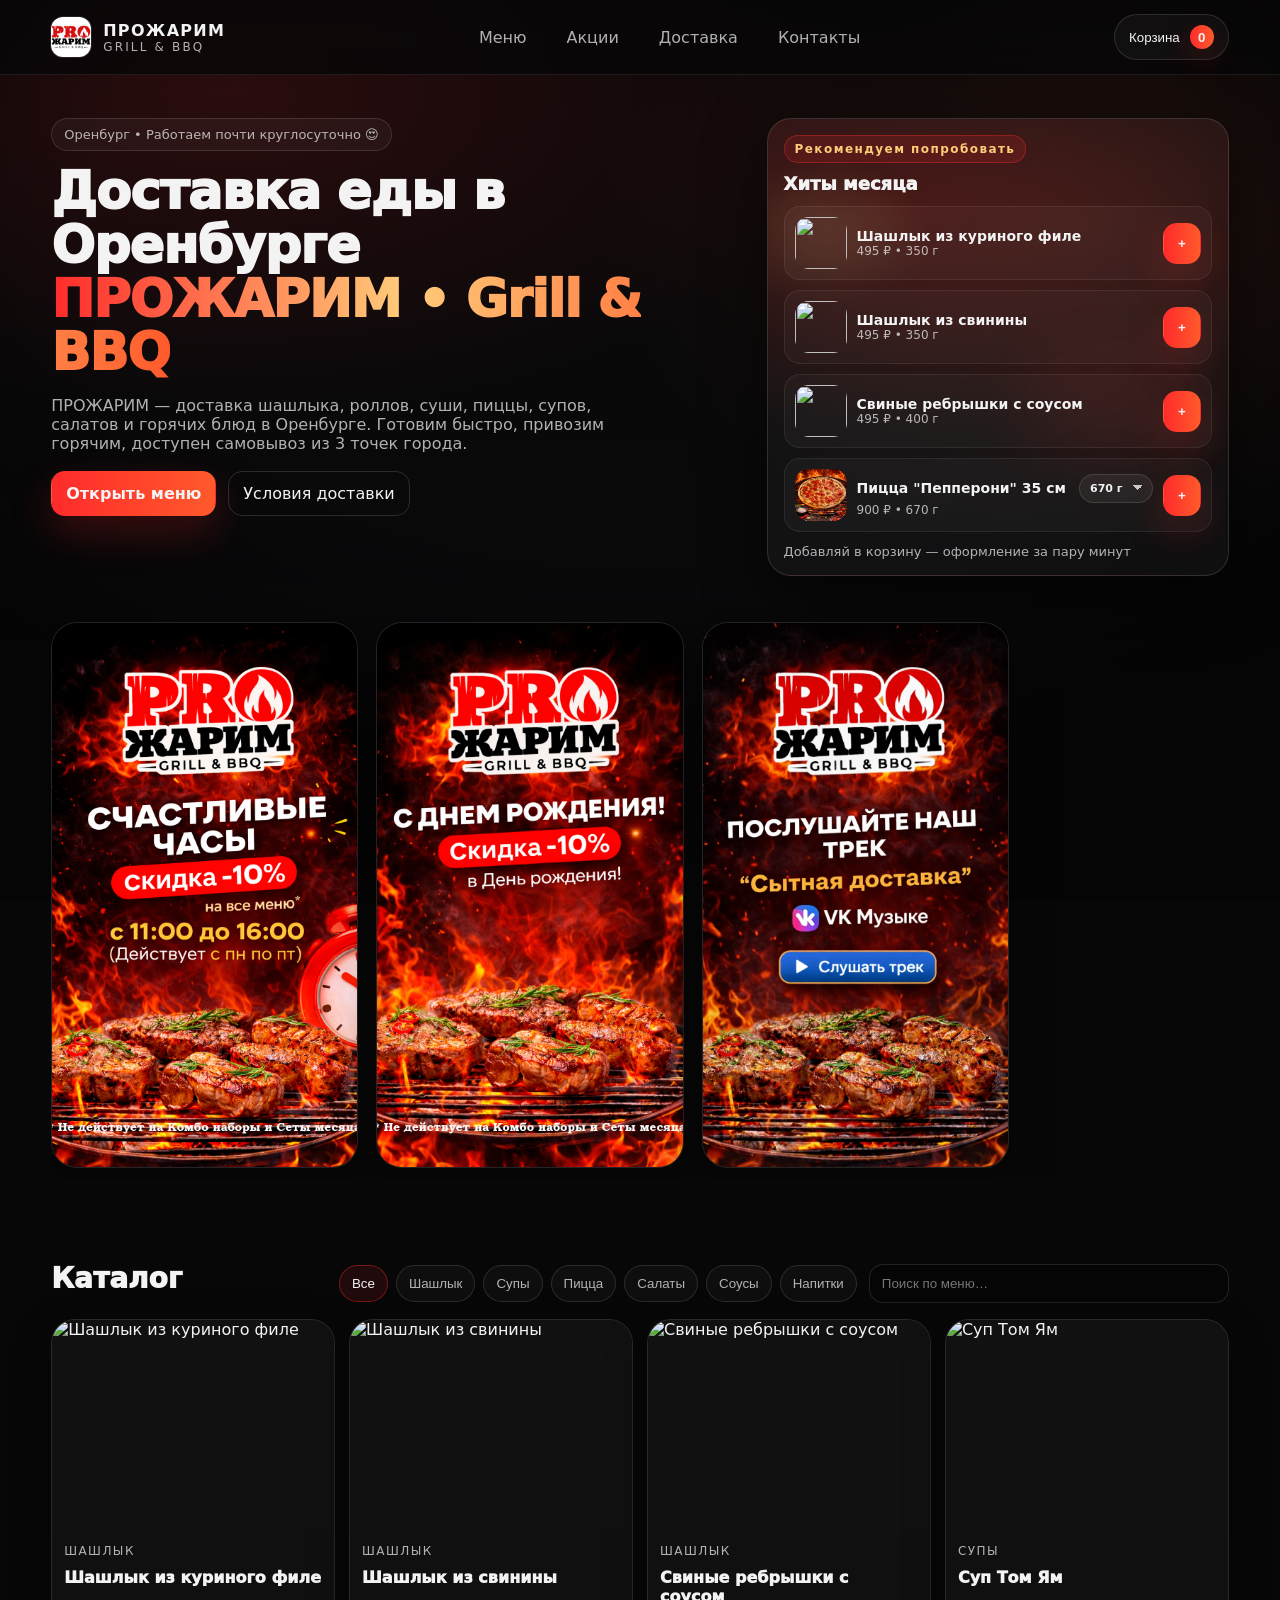
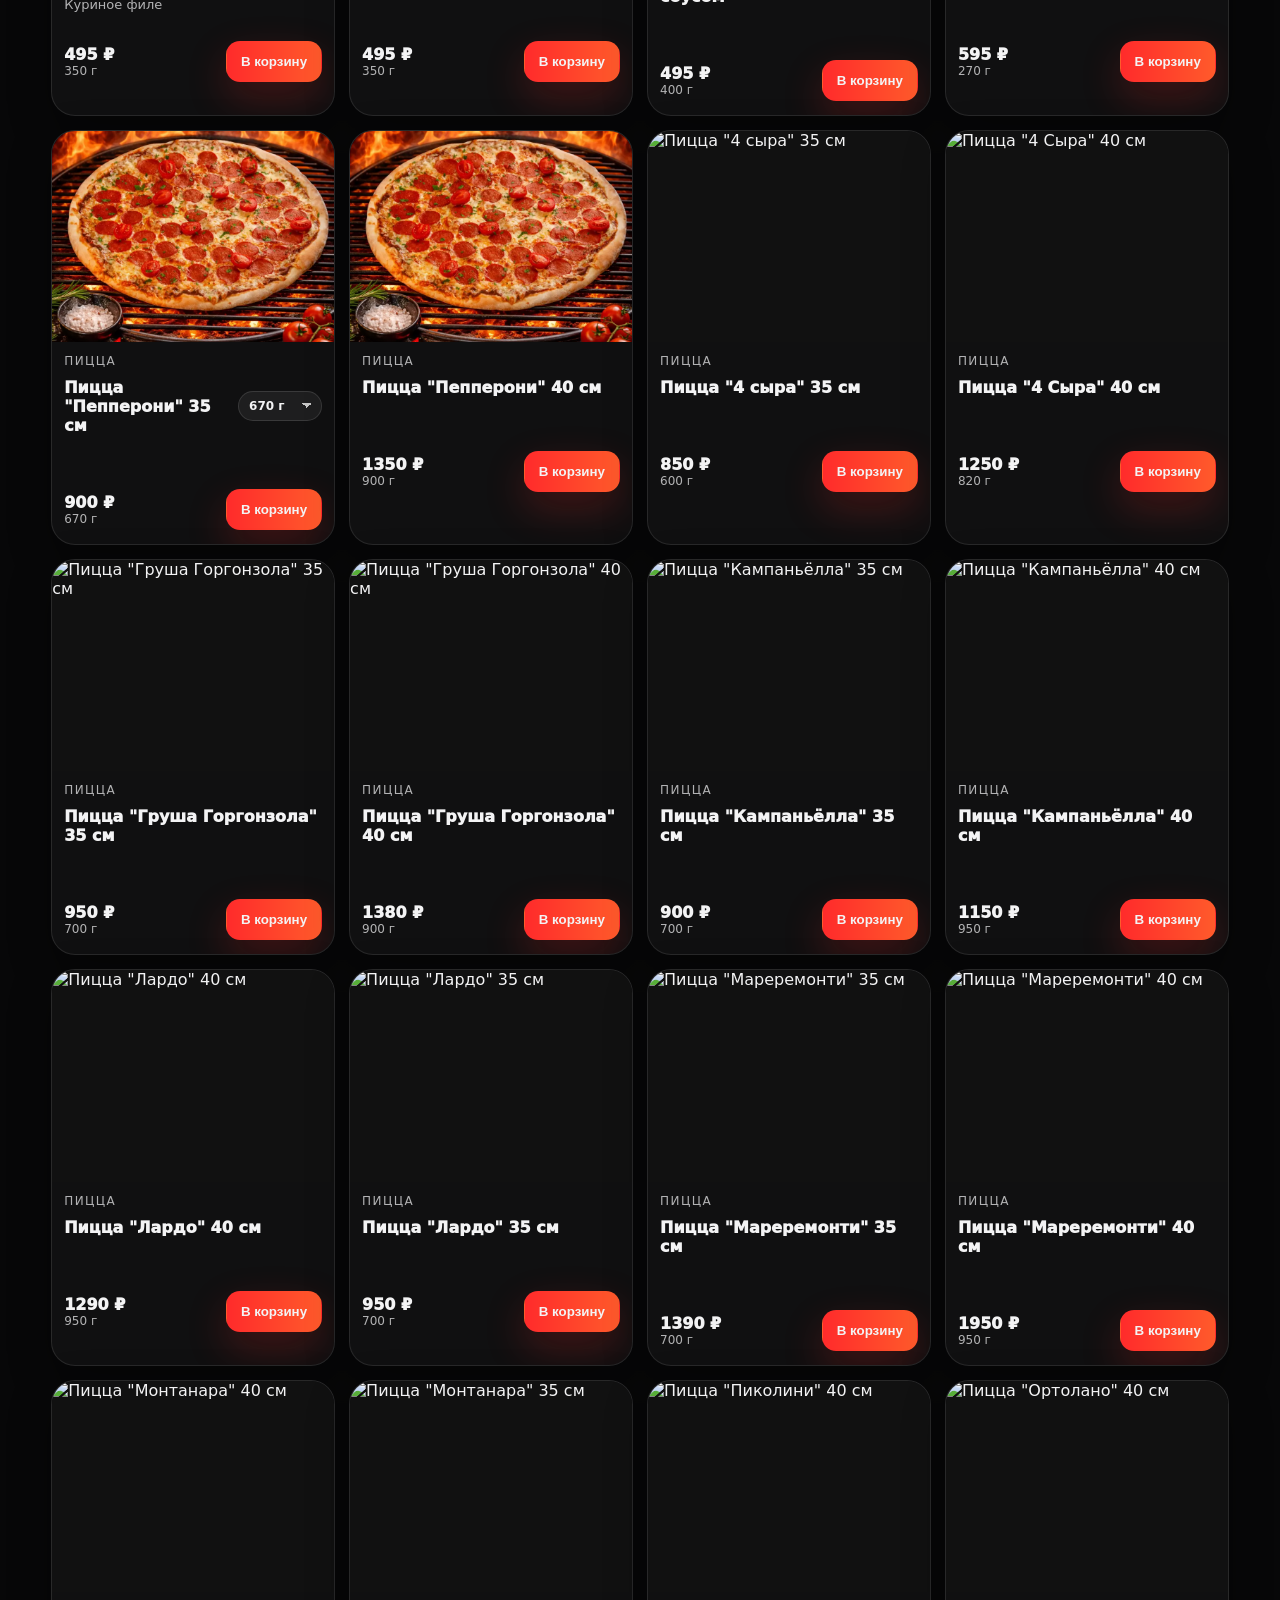
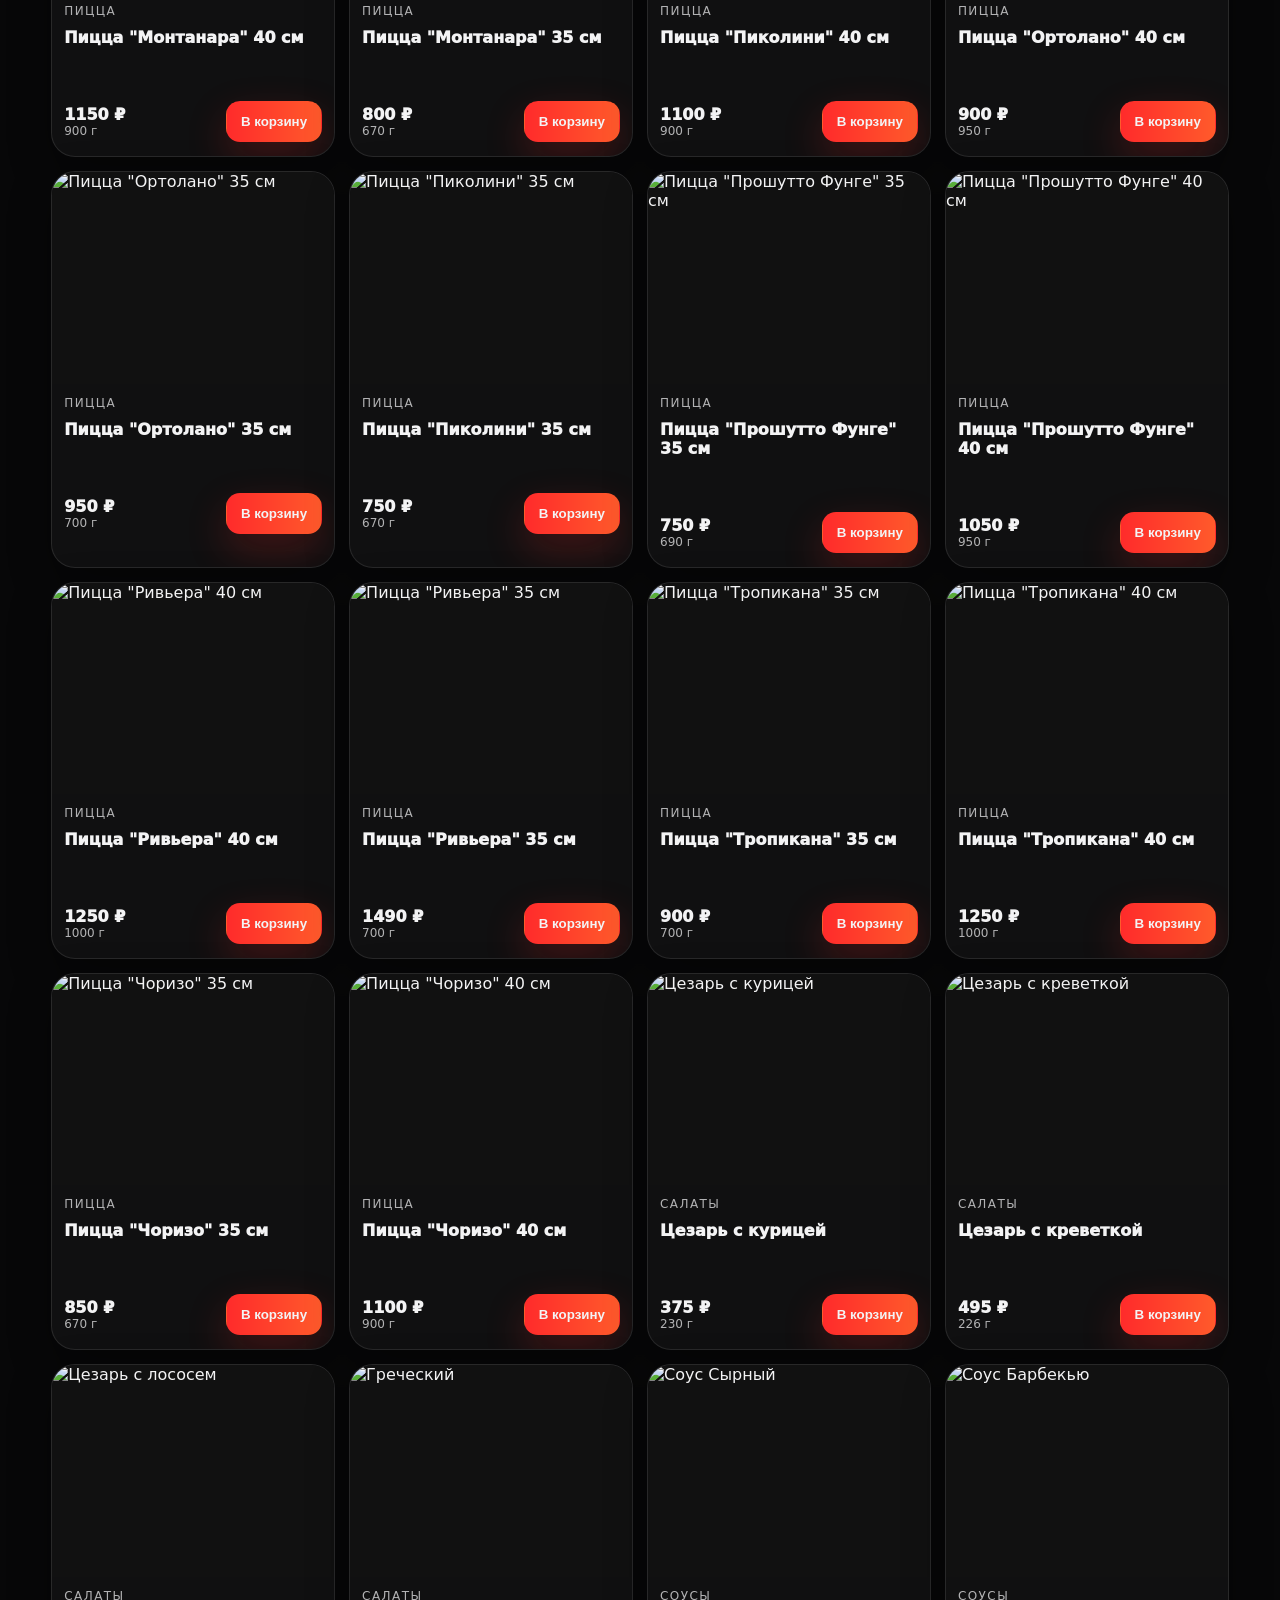
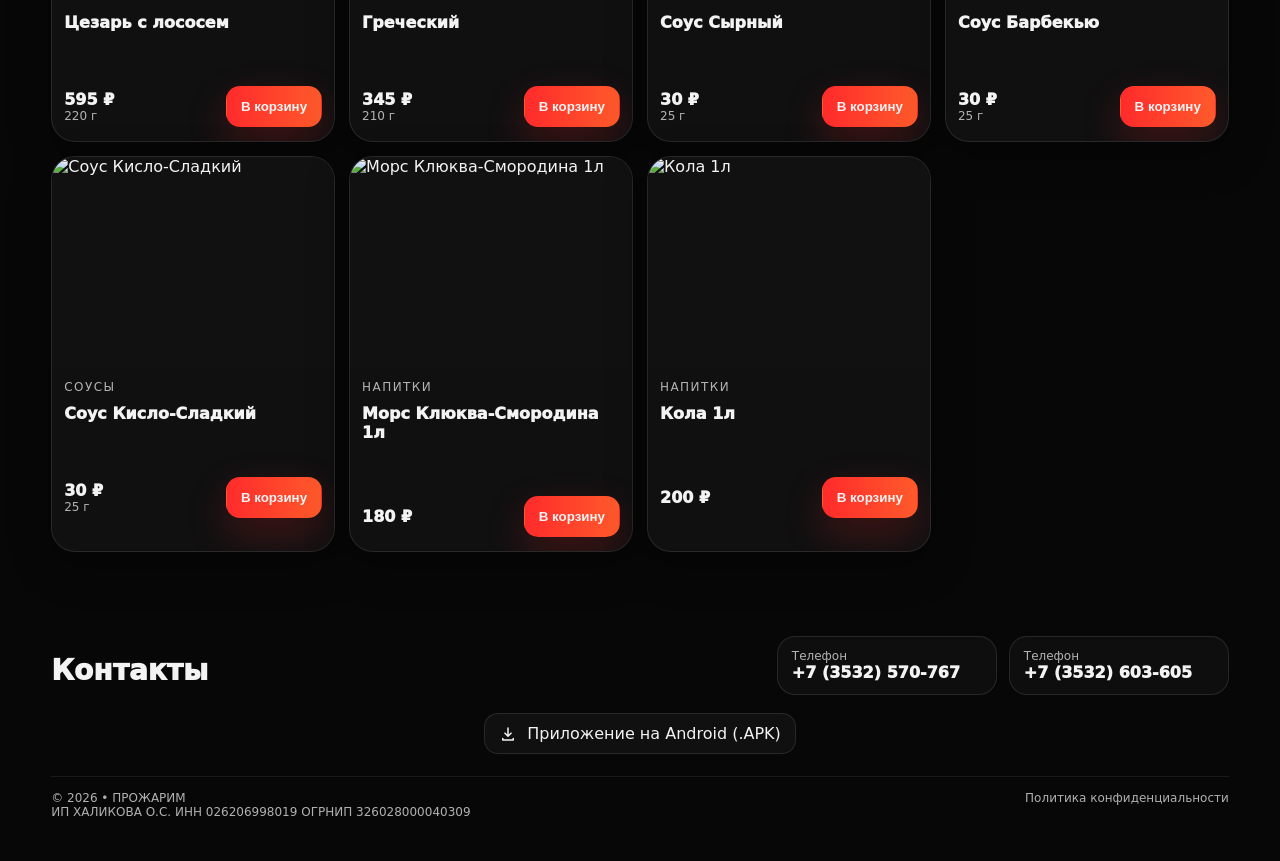
==== index.html @ 4ed188bb "Update index.html" ====
<!doctype html>
<html lang="ru">
<head>
  <meta charset="utf-8" />
  <meta name="viewport" content="width=device-width,initial-scale=1" />
  <title id="pageTitle">Доставка еды в Оренбурге | ПРОЖАРИМ – шашлык, роллы, пицца, суши</title>
  <meta id="metaDescription" name="description" content="Доставка еды в Оренбурге от ПРОЖАРИМ: шашлык, роллы, суши, пицца, горячие блюда, супы и салаты. Самовывоз из 3 точек, удобный онлайн-заказ и быстрая доставка." />
  <meta name="keywords" content="доставка еды оренбург, доставка оренбург, заказать еду оренбург, еда на дом оренбург, доставка шашлыка оренбург, шашлык оренбург, гриль оренбург, bbq оренбург, доставка шашлыка на дом оренбург, доставка роллов оренбург, роллы оренбург, суши оренбург, доставка суши оренбург, пицца оренбург, доставка пиццы оренбург, горячие блюда оренбург, супы оренбург, салаты оренбург, ужин с доставкой оренбург, самовывоз оренбург, доставка еды круглосуточно оренбург, заказать роллы оренбург, заказать шашлык оренбург, вкусная доставка оренбург, ресторан доставки оренбург">

  <meta name="robots" content="index, follow, max-image-preview:large, max-snippet:-1, max-video-preview:-1" />
  <meta name="author" content="ПРОЖАРИМ" />
  <meta name="geo.region" content="RU-ORE" />
  <meta name="geo.placename" content="Оренбург" />
  <link id="canonicalLink" rel="canonical" href="https://xn--56-6kcxlykhjd.xn--p1ai/" />

  <meta property="og:type" content="website" />
  <meta property="og:locale" content="ru_RU" />
  <meta id="ogSiteName" property="og:site_name" content="ПРОЖАРИМ" />
  <meta id="ogTitle" property="og:title" content="Доставка еды в Оренбурге | ПРОЖАРИМ – роллы, пицца, суши, шашлык" />
  <meta id="ogDescription" property="og:description" content="Доставка еды в Оренбурге: шашлык, пицца, роллы, суши, горячее, супы и салаты. Самовывоз из 3 точек, быстрое оформление заказа онлайн." />
  <meta id="ogUrl" property="og:url" content="https://xn--56-6kcxlykhjd.xn--p1ai/" />
  <meta id="ogImage" property="og:image" content="https://xn--56-6kcxlykhjd.xn--p1ai/assets/logo.png" />

  <meta name="twitter:card" content="summary_large_image" />
  <meta id="twitterTitle" name="twitter:title" content="Доставка еды в Оренбурге | ПРОЖАРИМ" />
  <meta id="twitterDescription" name="twitter:description" content="Шашлык, роллы, суши, пицца и горячие блюда с доставкой по Оренбургу." />
  <meta id="twitterImage" name="twitter:image" content="https://xn--56-6kcxlykhjd.xn--p1ai/assets/logo.png" />

  <script type="application/ld+json">
  {
    "@context": "https://schema.org",
    "@graph": [
      {
        "@type": "Restaurant",
        "@id": "https://xn--56-6kcxlykhjd.xn--p1ai/#restaurant",
        "name": "ПРОЖАРИМ",
        "url": "https://xn--56-6kcxlykhjd.xn--p1ai/",
        "image": "https://xn--56-6kcxlykhjd.xn--p1ai/assets/logo.png",
        "logo": "https://xn--56-6kcxlykhjd.xn--p1ai/assets/logo.png",
        "telephone": ["+7 (3532) 570-767", "+7 (3532) 603-605"],
        "priceRange": "₽₽",
        "currenciesAccepted": "RUB",
        "paymentAccepted": "Наличные, карта, перевод, QR-код",
        "servesCuisine": ["Шашлык", "Гриль", "BBQ", "Пицца", "Суши", "Роллы", "Супы", "Салаты"],
        "areaServed": {
          "@type": "City",
          "name": "Оренбург"
        },
        "address": {
          "@type": "PostalAddress",
          "addressLocality": "Оренбург",
          "addressCountry": "RU"
        },
        "hasOfferCatalog": {
          "@type": "OfferCatalog",
          "name": "Меню доставки",
          "itemListElement": [
            { "@type": "OfferCatalog", "name": "Шашлык" },
            { "@type": "OfferCatalog", "name": "Горячие блюда" },
            { "@type": "OfferCatalog", "name": "Супы" },
            { "@type": "OfferCatalog", "name": "Салаты" },
            { "@type": "OfferCatalog", "name": "Пицца" },
            { "@type": "OfferCatalog", "name": "Напитки" }
          ]
        }
      },
      {
        "@type": "WebSite",
        "@id": "https://xn--56-6kcxlykhjd.xn--p1ai/#website",
        "url": "https://xn--56-6kcxlykhjd.xn--p1ai/",
        "name": "ПРОЖАРИМ",
        "inLanguage": "ru-RU",
        "potentialAction": {
          "@type": "SearchAction",
          "target": "https://xn--56-6kcxlykhjd.xn--p1ai/#menu",
          "query-input": "required name=search_term_string"
        }
      },
      {
        "@type": "BreadcrumbList",
        "itemListElement": [
          {
            "@type": "ListItem",
            "position": 1,
            "name": "Главная",
            "item": "https://xn--56-6kcxlykhjd.xn--p1ai/"
          }
        ]
      }
    ]
  }
  </script>
  <link id="faviconLink" rel="icon" href="assets/logo.png" />
  <link id="customThemeStylesheet" rel="stylesheet" href="css/custom-theme.css" />
  <link rel="stylesheet" href="css/style.css" />

  <!-- Yandex Maps -->
  <script defer src="https://api-maps.yandex.ru/2.1/?apikey=62bb0bf1-3235-41f0-b3de-b09cfed11b52&lang=ru_RU"></script>

  <script defer src="js/app.js"></script>
</head>

<body>
  <div class="bg">
    <div class="embers"></div>
    <div class="vignette"></div>
  </div>

  <header class="header">
    <div class="wrap header__row">
      <a class="brand" href="#top" aria-label="ПРОЖАРИМ">
        <img class="brand__logo" id="brandLogo" src="assets/logo.png" alt="ПРОЖАРИМ" />
        <div class="brand__text">
          <div class="brand__name" id="brandName">ПРОЖАРИМ</div>
          <div class="brand__sub" id="brandSub">GRILL & BBQ</div>
        </div>
      </a>

      <nav class="nav">
        <a href="#menu" class="nav__link" id="navMenuLink">Меню</a>
        <a href="#promotions" class="nav__link" id="navPromotionsLink">Акции</a>
        <a href="#delivery" class="nav__link" id="navDeliveryLink">Доставка</a>
        <a href="#contacts" class="nav__link" id="navContactsLink">Контакты</a>
      </nav>

      <button class="cartBtn" id="openCart" type="button">
        <span class="cartBtn__label">Корзина</span>
        <span class="cartBtn__count" id="cartCount">0</span>
      </button>
    </div>
  </header>

  <main id="top">
    <section class="hero">
      <div class="wrap hero__grid">
        <div class="hero__content">
          <div class="pill" id="heroPill">Оренбург • Работаем почти круглосуточно 😍</div>
          <h1 class="hero__title" id="heroTitle">
            <span id="heroTitleText">Доставка еды в Оренбурге</span>
            <span class="grad"><br><span id="heroAccent">ПРОЖАРИМ • Grill & BBQ</span></span>
          </h1>
          <p class="hero__desc" id="heroDesc">
            ПРОЖАРИМ — доставка шашлыка, роллов, суши, пиццы, супов, салатов и горячих блюд в Оренбурге. Готовим быстро, привозим горячим, доступен самовывоз из 3 точек города.
          </p>
          <div class="hero__cta">
            <a class="btn btn--primary" id="heroPrimaryBtn" href="#menu">Открыть меню</a>
            <a class="btn btn--ghost" id="heroSecondaryBtn" href="#delivery">Условия доставки</a>
          </div>

          <div class="hero__stats" id="heroStats">
            <div class="stat">
              <div class="stat__num">~30–60</div>
              <div class="stat__txt">минут доставка*</div>
            </div>
            <div class="stat">
              <div class="stat__num">3</div>
              <div class="stat__txt">точки самовывоза</div>
            </div>
            <div class="stat">
              <div class="stat__num">11:00 - 03:00</div>
              <div class="stat__txt">Режим работы</div>
            </div>
          </div>
        </div>

        <div class="hero__visual" aria-hidden="true">
          <div class="flameCard">
            <div class="flameCard__badge" id="hitsBadge">Рекомендуем попробовать</div>
            <div class="flameCard__title" id="hitsTitle">Хиты месяца</div>
            <div class="flameCard__list" id="hits"></div>
            <div class="flameCard__hint" id="hitsHint">Добавляй в корзину — оформление за пару минут</div>
          </div>
        </div>
      </div>
    </section>

    <section class="section promotionsSection" id="promotions">
      <div class="wrap">
        <div class="section__head">
          <h2 class="section__title"></h2>
        </div>

        <div class="promoSlider promoSlider--vertical" id="promoSlider" aria-label="Акции ресторана"></div>
      </div>
    </section>

    <section class="section" id="menu">
      <div class="wrap">
        <div class="section__head">
          <h2 class="section__title">Каталог</h2>
          <div class="section__tools">
            <div class="tabs" id="categoryTabs"></div>
            <div class="search">
              <input id="search" type="search" placeholder="Поиск по меню…" autocomplete="off">
            </div>
          </div>
        </div>

        <div class="grid" id="products"></div>
      </div>
    </section>

    <section class="section" id="contacts">
      <div class="wrap">
        <div class="contacts">
          <div>
            <h2 class="section__title" id="contactsTitle">Контакты</h2>
          </div>
          <div class="contacts__cards" id="contactsCards">
            <div class="contactCard">
              <div class="contactCard__label">Телефон</div>
              <a class="contactCard__value" href="tel:+73532570767">+7 (3532) 570-767</a>
            </div>
            <div class="contactCard">
              <div class="contactCard__label">Телефон</div>
              <a class="contactCard__value" href="tel:+73532603605">+7 (3532) 603-605</a>
            </div>
          </div>
        </div>

        <div class="contactActions" id="contactActions">
          <!-- <a class="socialBtn" href="https://vk.com/prozharim" target="_blank" rel="noopener noreferrer" aria-label="ВКонтакте">
            <svg viewBox="0 0 24 24" aria-hidden="true"><path d="M4.6 7.9c.1-.3.4-.4.8-.4h2.7c.3 0 .5.1.6.4.7 1.7 1.4 3 2.3 4.2.3.4.5.5.7.5.2 0 .3-.1.3-.6V8.3c0-.5.1-.8.4-.8h2.4c.2 0 .4.1.5.2.1.1.1.3.1.5v2.1c0 .7 0 1.4-.1 2.1 0 .2.1.3.2.3.1 0 .3-.1.5-.3.9-.9 1.7-2 2.4-3.4.1-.3.4-.4.7-.4h2.7c.4 0 .7.2.5.6-.4 1-.9 1.9-1.5 2.8-.5.8-1.1 1.5-1.8 2.2-.2.2-.2.4 0 .6.7.6 1.3 1.2 1.9 1.9.6.7 1 1.3 1.4 2 .2.4 0 .6-.4.6h-3c-.4 0-.6-.1-.8-.4-.4-.6-.8-1.1-1.3-1.6-.5-.5-.9-.7-1.1-.6-.2.1-.3.3-.3.7v1.2c0 .4-.1.6-.2.7-.1.1-.3.2-.6.2h-1.4c-1 0-2-.4-3-1.1-1-.7-1.9-1.6-2.6-2.7-.8-1.1-1.4-2.4-1.9-3.8-.1-.2-.1-.4 0-.6Z" fill="currentColor"/></svg>
            <span>ВКонтакте</span>
           </a> -->
         <!-- <a class="socialBtn" href="https://www.rustore.ru/" target="_blank" rel="noopener noreferrer" aria-label="RuStore">
            <!--<svg viewBox="0 0 24 24" aria-hidden="true"><path d="M6 4h12a2 2 0 0 1 2 2v12a2 2 0 0 1-2 2H9.5A5.5 5.5 0 0 1 4 14.5V6a2 2 0 0 1 2-2Zm2.2 4.2v7.6h2.2v-2.3h1.3c2 0 3.4-1.1 3.4-2.8 0-1.7-1.4-2.5-3.4-2.5H8.2Zm2.2 1.8h1c.9 0 1.4.3 1.4 1 0 .7-.5 1.1-1.4 1.1h-1V10Z" fill="currentColor"/></svg>--
            <span>RuStore</span>
          </a>-->
          <a class="socialBtn" href="assets/app.apk" download aria-label="Скачать APK">
            <svg viewBox="0 0 24 24" aria-hidden="true"><path d="M12 3a1 1 0 0 1 1 1v8.6l2.3-2.3a1 1 0 1 1 1.4 1.4l-4 4a1 1 0 0 1-1.4 0l-4-4a1 1 0 1 1 1.4-1.4L11 12.6V4a1 1 0 0 1 1-1Zm-7 14a1 1 0 0 1 1 1v1h12v-1a1 1 0 1 1 2 0v2a1 1 0 0 1-1 1H5a1 1 0 0 1-1-1v-2a1 1 0 0 1 1-1Z" fill="currentColor"/></svg>
            <span>Приложение на Android (.APK)</span>
          </a>
        </div>

        <footer class="footer">
          <div class="footer__line"></div>
          <div class="footer__row">
            <div class="muted" id="footerText">© 2026 • ПРОЖАРИМ<br>ИП ХАЛИКОВА О.С. ИНН 026206998019 ОГРНИП 326028000040309</div>
            <a class="footer__policy" id="footerPolicyLink" href="privacy.html">Политика конфиденциальности</a>
          </div>
        </footer>
      </div>
    </section>
  </main>

  <section class="seoContent" aria-hidden="true">
    <div class="wrap">
      <h2 id="seoTitle">Доставка шашлыка, роллов, суши и пиццы в Оренбурге</h2>
      <div id="seoParagraphs">
      <p>ПРОЖАРИМ — сервис доставки еды в Оренбурге. На сайте можно заказать шашлык, блюда на гриле, пиццу, роллы, суши, супы, салаты, горячее и напитки с доставкой на дом, в офис или на самовывоз.</p>
      <p>Нас ищут по запросам: доставка еды Оренбург, доставка шашлыка Оренбург, шашлык Оренбург, доставка роллов Оренбург, суши Оренбург, пицца Оренбург, еда на дом Оренбург, заказать ужин Оренбург, доставка еды круглосуточно Оренбург.</p>
      <p>Оформить заказ можно онлайн. Доступен самовывоз из точек по адресам: Театральная 1/1, 27 Линия 60, Кичигина 8. Стоимость доставки определяется при оформлении заказа по адресу клиента.</p>
      </div>
    </div>
  </section>


  <!-- CART DRAWER -->
  <div class="drawer" id="cartDrawer" aria-hidden="true">
    <div class="drawer__backdrop" id="closeCart"></div>
    <div class="drawer__panel">
      <div class="drawer__head">
        <div class="drawer__title">Корзина</div>
        <button class="iconBtn" id="closeCart2" type="button" aria-label="Закрыть">✕</button>
      </div>

      <div class="drawer__body">
        <div id="cartItems" class="cartItems"></div>
      </div>

      <div class="drawer__foot">
        <div class="sumRow">
          <div class="muted">Сумма</div>
          <div class="sumVal" id="cartSubtotal">0 ₽</div>
        </div>
        <button class="btn btn--primary w100" id="goCheckout" type="button">Оформить заказ</button>
      </div>
    </div>
  </div>

  <!-- CHECKOUT MODAL -->
  <div class="modal" id="checkoutModal" aria-hidden="true">
    <div class="modal__backdrop" id="closeCheckout"></div>
    <div class="modal__panel">
      <div class="modal__head">
        <div class="modal__title">Оформление заказа</div>
        <button class="iconBtn" id="closeCheckout2" type="button" aria-label="Закрыть">✕</button>
      </div>

      <form class="modal__body" id="checkoutForm">
        <div class="formGrid">
          <div class="field">
            <label>Имя</label>
            <input name="name" required placeholder="">
          </div>
          <div class="field">
            <label>Телефон</label>
            <input id="phoneInput" name="phone" required placeholder="+79999999999" inputmode="numeric" autocomplete="tel">
          </div>
        </div>

        <div class="field">
          <label>Способ получения</label>
          <div class="seg">
            <button class="seg__btn isOn" type="button" data-mode="delivery">Доставка</button>
            <button class="seg__btn" type="button" data-mode="pickup">Самовывоз</button>
          </div>
          <input type="hidden" name="mode" value="delivery">
        </div>

        <!-- Только Самовывоз -->
        <div class="field" id="pickupBlock" hidden>
          <label>Адрес самовывоза</label>
          <div class="selectWrap">
            <select name="pickupAddress" class="selectNative">
              <option>Оренбург, Театральная 1/1</option>
              <option>Оренбург, 27 Линия 60</option>
              <option>Оренбург, Кичигина 8</option>
            </select>
            <span class="selectCaret" aria-hidden="true"></span>
          </div>
        </div>

        <!-- Только Доставка -->
        <div id="deliveryBlock">
          <div class="formGrid">
            <div class="field field--suggest">
              <label>Адрес доставки</label>
              <input
                name="address"
                id="addressInput"
                placeholder=""
                autocomplete="off"
              >
              <div id="addressSuggest"></div>
              <!--<div class="hint">Начните вводить адрес и выберите подсказку или нажмите на карту</div>-->
            </div>
          </div>

          <div class="formGrid formGrid--3">
            <div class="field">
              <label>Подъезд</label>
              <input name="entrance" placeholder="">
            </div>
            <div class="field">
              <label>Этаж</label>
              <input name="floor" placeholder="">
            </div>
            <div class="field">
              <label>Квартира</label>
              <input name="flat" placeholder="">
            </div>
          </div>

          <div class="mapWrap">
            <div class="map" id="map"></div>
            <div class="mapInfo" id="mapInfo" hidden></div>
          </div>
        </div>

        <div class="formGrid">
          <div class="field">
            <label>Оплата</label>
            <div class="selectWrap">
              <select name="payment" id="paymentSelect" class="selectNative">
                <option value="cash">Наличными</option>
                <option value="card">Картой при получении</option>
                <option value="transfer">Переводом курьеру</option>
              </select>
              <span class="selectCaret" aria-hidden="true"></span>
            </div>
          </div>
          <div class="field">
            <label>Когда?</label>
            <div class="seg">
              <button class="seg__btn isOn" type="button" data-time="now">Ближайшее время</button>
              <button class="seg__btn" type="button" data-time="later">Указать дату и время</button>
            </div>
            <input type="hidden" name="whenType" value="now">
            <div id="timeBlock" hidden>
              <input type="datetime-local" name="whenDate">
            </div>
          </div>
        </div>

        <div class="formGrid">
          <div class="field" id="cashChangeBlock">
            <label>Сдача с</label>
            <input name="changeFrom" inputmode="numeric" placeholder="Например 2000">
          </div>
          <div class="field">
            <label>Приборы</label>
            <div class="selectWrap">
              <select id="cutlerySelect" name="cutlery" class="selectNative">
                <option value="1">1 персона</option>
                <option value="2">2 персоны</option>
                <option value="3">3 персоны</option>
                <option value="4">4 персоны</option>
                <option value="5">5 персон</option>
                <option value="6">6 персон</option>
                <option value="7">7 персон</option>
                <option value="8">8 персон</option>
                <option value="9">9 персон</option>
                <option value="10">10 персон</option>
              </select>
              <span class="selectCaret" aria-hidden="true"></span>
            </div>
            <!--<div class="hint">До 5 приборов бесплатно, дальше — 6 ₽ за каждый.</div>-->
          </div>
        </div>

        <div class="field">
          <label>Промокод</label>
          <div class="promoRow">
            <input id="promoCodeInput" name="promoCode" placeholder="Введите промокод" autocomplete="off">
            <button class="btn btn--ghost promoApplyBtn" type="button" id="applyPromoBtn">Применить</button>
          </div>
          <!--<div <class="hint" id="promoHint">Скидка применяется ко всей стоимости заказа, если промокод активен.</div>-->
        </div>

        <div class="field">
          <label>Комментарий</label>
          <input name="comment" placeholder="">
        </div>

        <div class="totalBox">
          <div class="totalRow">
            <span>Сумма</span><b id="sumProducts">0 ₽</b>
          </div>
          <div class="totalRow">
            <span>Доставка</span><b id="sumDelivery">—</b>
          </div>
          <div class="totalRow">
            <span>Приборы</span><b id="sumCutlery">0 ₽</b>
          </div>
          <div class="totalRow" id="nightMarkupRow" hidden>
            <span>Ночь +10%</span><b id="sumNight">0 ₽</b>
          </div>
          <div class="totalRow" id="promoDiscountRow" hidden>
            <span>Промокод <span id="promoBadge">—</span></span><b id="sumPromoDiscount">0 ₽</b>
          </div>
          <div class="totalRow totalRow--grand">
            <span>Итого</span><b id="sumTotal">0 ₽</b>
          </div>
          <!--<div class="muted small">После отправки заказ улетит в Telegram оператору.</div>-->
        </div>

        <div class="vpn-warning">
  ⚠️ К сожалению, оформить заказ можно только с включенным VPN<br>Либо по телефону +7 (3532) 570-767 или +7 (3532) 603-605
        </div>
        
        <button class="btn btn--primary w100" type="submit" id="submitOrder">
          Отправить заказ
        </button>

        <div class="toast" id="toast" role="status" aria-live="polite"></div>
      </form>
    </div>
  </div>
  <button class="backToTop" id="backToTop" type="button" aria-label="Наверх">
    <svg viewBox="0 0 24 24" aria-hidden="true"><path d="M12 5a1 1 0 0 1 .7.3l6 6a1 1 0 1 1-1.4 1.4L13 8.4V19a1 1 0 1 1-2 0V8.4l-4.3 4.3a1 1 0 0 1-1.4-1.4l6-6A1 1 0 0 1 12 5Z" fill="currentColor"/></svg>
  </button>
</body>
</html>
---- css/custom-theme.css ----
/* Дополнительные стили из панели управления */
---- css/style.css ----
:root{
  --bg:#070708;
  --bg2:#0b0b0d;
  --card:rgba(255,255,255,.06);
  --card2:rgba(255,255,255,.08);
  --stroke:rgba(255,255,255,.12);
  --txt:#f3f3f4;
  --muted:rgba(243,243,244,.72);

  --accent:#ff2b2b;
  --accent2:#ff5a2b;
  --accentSoft:#ffcc7a;

  --accentRgb:255,43,43;
  --accent2Rgb:255,90,43;
  --accentSoftRgb:255,204,122;

  --shadow: 0 20px 60px rgba(0,0,0,.55);
  --r:18px;
  --r2:24px;
}

*{box-sizing:border-box}
[hidden]{display:none !important;}
html,body{height:100%}

body{
  margin:0;
  font-family:ui-sans-serif,system-ui,-apple-system,Segoe UI,Roboto,Arial;
  background:var(--bg);
  color:var(--txt);
  overflow-x:hidden;
  padding-top:76px;
}

a{color:inherit;text-decoration:none}
.wrap{width:min(1180px,92vw);margin:0 auto}

.bg{
  position:fixed; inset:0;
  background:
    radial-gradient(1200px 600px at 18% 10%, rgba(var(--accentRgb),.14), transparent 55%),
    radial-gradient(900px 600px at 85% 25%, rgba(var(--accent2Rgb),.10), transparent 55%),
    radial-gradient(800px 600px at 50% 120%, rgba(var(--accentSoftRgb),.06), transparent 55%),
    linear-gradient(180deg,var(--bg),var(--bg2));
  z-index:-3;
}

.embers{
  position:absolute; inset:-40px;
  background-image:
    radial-gradient(2px 2px at 20% 30%, rgba(var(--accent2Rgb),.55), transparent 60%),
    radial-gradient(2px 2px at 70% 60%, rgba(var(--accentRgb),.45), transparent 60%),
    radial-gradient(1px 1px at 40% 80%, rgba(var(--accentSoftRgb),.35), transparent 60%),
    radial-gradient(1px 1px at 80% 20%, rgba(var(--accentSoftRgb),.25), transparent 60%);
  filter:blur(.2px);
  opacity:.55;
  animation:float 8s ease-in-out infinite;
}

@keyframes float{
  0%,100%{transform:translateY(0)}
  50%{transform:translateY(18px)}
}

.vignette{
  position:absolute; inset:0;
  background:radial-gradient(1200px 800px at 50% 20%, transparent 45%, rgba(0,0,0,.55) 78%);
  z-index:-2;
}

.header{
  position:fixed;
  top:0; left:0; right:0;
  z-index:20;
  background:rgba(6,6,7,.72);
  backdrop-filter:blur(14px);
  border-bottom:1px solid rgba(255,255,255,.08);
  transform:none !important;
  opacity:1 !important;
  visibility:visible !important;
}

.header__row{
  display:flex; align-items:center; justify-content:space-between;
  padding:14px 0;
  gap:16px;
}

.brand{display:flex; align-items:center; gap:12px}
.brand__logo{
  width:40px; height:40px;
  border-radius:12px;
  box-shadow:0 0 0 1px rgba(255,255,255,.10);
}
.brand__name{font-weight:900; letter-spacing:.08em}
.brand__sub{font-size:12px; color:var(--muted); letter-spacing:.18em}

.nav{display:flex; gap:14px}
.nav__link{
  padding:10px 12px;
  border-radius:999px;
  color:var(--muted);
  border:1px solid transparent;
}
.nav__link:hover{
  color:var(--txt);
  border-color:rgba(255,255,255,.10);
  background:rgba(255,255,255,.04);
}

.cartBtn{
  display:flex; align-items:center; gap:10px;
  padding:10px 14px;
  border-radius:999px;
  border:1px solid rgba(255,255,255,.12);
  background:rgba(255,255,255,.04);
  color:var(--txt);
  cursor:pointer;
}
.cartBtn:hover{border-color:rgba(255,255,255,.22)}

.cartBtn__count{
  min-width:24px; height:24px;
  border-radius:999px;
  display:grid; place-items:center;
  background:linear-gradient(90deg,var(--accent),var(--accent2));
  font-weight:800;
  box-shadow:0 10px 30px rgba(var(--accentRgb),.22);
}

.hero{padding:42px 0 10px}

.hero__grid{
  display:grid;
  grid-template-columns:1.2fr .8fr;
  gap:22px;
  align-items:stretch;
}

@media (max-width:920px){
  .nav{display:none}
  .hero__grid{grid-template-columns:1fr}
}

.pill{
  display:inline-flex; gap:10px; align-items:center;
  padding:8px 12px;
  border-radius:999px;
  border:1px solid rgba(255,255,255,.12);
  background:rgba(255,255,255,.04);
  color:var(--muted);
  font-size:13px;
}

.hero__title{
  margin:14px 0 8px;
  font-size:clamp(34px,4vw,54px);
  line-height:1.05;
  font-weight:950;
  letter-spacing:-.02em;
}

.grad{
  background:linear-gradient(90deg,var(--accent),var(--accentSoft),var(--accent2));
  -webkit-background-clip:text;
  background-clip:text;
  color:transparent;
}

.hero__desc{color:var(--muted); font-size:16px; max-width:56ch}
.hero__cta{display:flex; gap:12px; margin:18px 0; flex-wrap:wrap}

.btn{
  border:1px solid rgba(255,255,255,.14);
  background:rgba(255,255,255,.04);
  color:var(--txt);
  padding:12px 14px;
  border-radius:14px;
  cursor:pointer;
  display:inline-flex; align-items:center; justify-content:center;
  gap:10px;
}
.btn:hover{border-color:rgba(255,255,255,.26)}

.btn--primary{
  border-color:transparent;
  background:linear-gradient(90deg,var(--accent),var(--accent2));
  box-shadow:0 16px 40px rgba(var(--accentRgb),.22);
  font-weight:900;
}
.btn--primary:hover{filter:saturate(1.06) brightness(1.02)}
.btn--ghost{background:transparent}
.w100{width:100%}

.hero__stats{
  display:grid;
  grid-template-columns:repeat(3,1fr);
  gap:12px;
  margin-top:8px;
}

.stat{
  border:1px solid rgba(255,255,255,.10);
  background:rgba(255,255,255,.04);
  border-radius:var(--r);
  padding:12px;
}
.stat__num{font-weight:950; font-size:18px}
.stat__txt{color:var(--muted); font-size:13px}

.flameCard{
  height:100%;
  border-radius:var(--r2);
  border:1px solid rgba(255,255,255,.12);
  background:
    radial-gradient(900px 400px at 30% 20%, rgba(var(--accentRgb),.18), transparent 55%),
    rgba(255,255,255,.04);
  box-shadow:var(--shadow);
  padding:16px;
  position:relative;
  overflow:hidden;
}
.flameCard::after{
  content:"";
  position:absolute; inset:-60px;
  background:
    radial-gradient(180px 120px at 20% 30%, rgba(var(--accentSoftRgb),.22), transparent 60%),
    radial-gradient(220px 160px at 70% 60%, rgba(var(--accentRgb),.18), transparent 60%);
  filter:blur(14px);
  opacity:.65;
}
.flameCard > *{position:relative; z-index:1}

.flameCard__badge{
  display:inline-flex;
  padding:6px 10px;
  border-radius:999px;
  background:rgba(var(--accentRgb),.14);
  border:1px solid rgba(var(--accentRgb),.35);
  color:var(--accentSoft);
  font-weight:900;
  letter-spacing:.12em;
  font-size:12px;
}
.flameCard__title{margin:10px 0 12px; font-weight:950; font-size:18px}
.flameCard__list{display:grid; gap:10px}
.flameCard__hint{margin-top:12px; color:var(--muted); font-size:13px}

.section{padding:42px 0}
.section--dark{
  background:rgba(255,255,255,.02);
  border-top:1px solid rgba(255,255,255,.06);
  border-bottom:1px solid rgba(255,255,255,.06);
}

.section__head{
  display:flex; align-items:flex-end; justify-content:space-between;
  gap:16px; flex-wrap:wrap;
}
.section__title{margin:0 0 8px; font-size:28px; font-weight:950}
.section__tools{display:flex; gap:12px; align-items:center; flex-wrap:wrap}

.tabs{display:flex; gap:8px; flex-wrap:wrap}
.tab{
  padding:10px 12px;
  border-radius:999px;
  border:1px solid rgba(255,255,255,.12);
  background:rgba(255,255,255,.03);
  color:var(--muted);
  cursor:pointer;
}
.tab.isOn{
  color:var(--txt);
  border-color:rgba(var(--accentRgb),.40);
  background:rgba(var(--accentRgb),.10);
}

.search input{
  width:min(360px,86vw);
  padding:11px 12px;
  border-radius:14px;
  border:1px solid rgba(255,255,255,.12);
  background:rgba(0,0,0,.25);
  color:var(--txt);
  outline:none;
}
.search input:focus{border-color:rgba(var(--accentRgb),.45)}

.grid{
  display:grid;
  grid-template-columns:repeat(4,1fr);
  gap:14px;
  margin-top:16px;
}
@media (max-width:1100px){ .grid{grid-template-columns:repeat(3,1fr)} }
@media (max-width:780px){ .grid{grid-template-columns:repeat(2,1fr)} }

.card{
  border-radius:var(--r2);
  border:1px solid rgba(255,255,255,.10);
  background:rgba(255,255,255,.04);
  overflow:hidden;
  display:flex;
  flex-direction:column;
  box-shadow:0 14px 40px rgba(0,0,0,.35);
  transition:transform .15s ease,border-color .15s ease;
}
.card:hover{transform:translateY(-2px); border-color:rgba(255,255,255,.18)}
.card__img{aspect-ratio:4/3; width:100%; object-fit:cover; background:#111}
.card__body{padding:12px 12px 14px; display:grid; gap:10px}
.card__cat{color:var(--muted); font-size:12px; letter-spacing:.12em; text-transform:uppercase}
.card__nameRow{display:flex; align-items:center; justify-content:space-between; gap:10px}
.card__name{font-weight:950}
.card__desc{color:var(--muted); font-size:13px; min-height:34px}
.card__row{display:flex; justify-content:space-between; align-items:center; gap:10px}
.price{font-weight:950}
.meta{color:var(--muted); font-size:12px}
.hitRow{display:flex; align-items:center; justify-content:space-between; gap:8px}
.variantSelect{
  min-width:84px;
  max-width:132px;
  padding:7px 28px 7px 10px;
  border-radius:999px;
  border:1px solid rgba(255,255,255,.12);
  background:rgba(255,255,255,.06);
  color:var(--txt);
  font:inherit;
  font-size:12px;
  font-weight:800;
  outline:none;
  appearance:none;
  -webkit-appearance:none;
  background-image:linear-gradient(45deg, transparent 50%, rgba(255,255,255,.75) 50%),linear-gradient(135deg, rgba(255,255,255,.75) 50%, transparent 50%);
  background-position:calc(100% - 14px) calc(50% - 1px), calc(100% - 9px) calc(50% - 1px);
  background-size:5px 5px, 5px 5px;
  background-repeat:no-repeat;
}
.variantSelect:focus{border-color:rgba(var(--accentRgb),.45)}
.variantSelect--small{min-width:74px; max-width:106px; padding-right:24px; font-size:11px}
@media (max-width:560px){
  .card__nameRow{align-items:flex-start; flex-direction:column}
  .variantSelect{max-width:100%; width:100%}
}

.drawer,.modal{position:fixed; inset:0; display:none; z-index:50}
.drawer.isOn,.modal.isOn{display:block}
.drawer__backdrop,.modal__backdrop{position:absolute; inset:0; background:rgba(0,0,0,.66)}

.drawer__panel{
  position:absolute; right:0; top:0; bottom:0;
  width:min(420px,94vw);
  background:rgba(10,10,12,.92);
  border-left:1px solid rgba(255,255,255,.10);
  backdrop-filter:blur(16px);
  display:flex; flex-direction:column;
}

.drawer__head,.modal__head{
  display:flex; align-items:center; justify-content:space-between;
  padding:14px;
  border-bottom:1px solid rgba(255,255,255,.08);
}

.drawer__title,.modal__title{font-weight:950; font-size:16px}

.iconBtn{
  border:1px solid rgba(255,255,255,.12);
  background:rgba(255,255,255,.04);
  color:var(--txt);
  border-radius:12px;
  padding:8px 10px;
  cursor:pointer;
}

.drawer__body{padding:12px 14px; overflow:auto; flex:1}
.drawer__foot{padding:14px; border-top:1px solid rgba(255,255,255,.08)}
.sumRow{display:flex; justify-content:space-between; align-items:center; margin-bottom:10px}
.sumVal{font-weight:950}

.cartItems{display:grid; gap:10px}
.cartItem{
  display:grid;
  grid-template-columns:52px 1fr auto;
  gap:10px; align-items:center;
  border:1px solid rgba(255,255,255,.08);
  background:rgba(255,255,255,.03);
  border-radius:16px;
  padding:10px;
}
.cartItem img{width:52px; height:52px; border-radius:14px; object-fit:cover}
.cartItem__name{font-weight:900; font-size:14px}
.cartItem__meta{color:var(--muted); font-size:12px}

.qty{display:flex; gap:8px; align-items:center}
.qty button{
  width:34px; height:34px;
  border-radius:12px;
  border:1px solid rgba(255,255,255,.12);
  background:rgba(255,255,255,.04);
  color:var(--txt);
  cursor:pointer;
}
.qty span{min-width:18px; text-align:center; font-weight:900}

.modal__panel{
  position:absolute; left:50%; top:50%;
  transform:translate(-50%,-50%);
  width:min(860px,94vw);
  max-height:90vh;
  overflow:hidden;
  background:rgba(10,10,12,.92);
  border:1px solid rgba(255,255,255,.12);
  border-radius:24px;
  box-shadow:var(--shadow);
  backdrop-filter:blur(16px);
}

.modal__body{padding:14px; overflow:auto; max-height:calc(90vh - 58px)}
.field{display:grid; gap:8px; margin-bottom:12px}
label{color:var(--muted); font-size:13px}

input,select{
  padding:12px 12px;
  border-radius:14px;
  border:1px solid rgba(255,255,255,.12);
  background:rgba(0,0,0,.26);
  color:var(--txt);
  outline:none;
}
input:focus,select:focus{border-color:rgba(var(--accentRgb),.45)}

.selectWrap{
  position:relative;
}

.selectNative{
  width:100%;
  appearance:none;
  -webkit-appearance:none;
  -moz-appearance:none;
  padding-right:44px;
  cursor:pointer;
  background:
    linear-gradient(180deg, rgba(255,255,255,.04), rgba(255,255,255,.02)),
    rgba(0,0,0,.26);
  box-shadow: inset 0 1px 0 rgba(255,255,255,.04);
}

.selectWrap:hover .selectNative{
  border-color:rgba(var(--accentRgb),.28);
}

.selectCaret{
  pointer-events:none;
  position:absolute;
  right:14px;
  top:50%;
  width:10px;
  height:10px;
  border-right:2px solid rgba(255,255,255,.78);
  border-bottom:2px solid rgba(255,255,255,.78);
  transform:translateY(-60%) rotate(45deg);
  opacity:.82;
}

.selectWrap::before{
  content:"";
  position:absolute;
  right:38px;
  top:10px;
  bottom:10px;
  width:1px;
  background:rgba(255,255,255,.08);
}

.formGrid{display:grid; grid-template-columns:1fr 1fr; gap:12px}
@media (max-width:760px){ .formGrid{grid-template-columns:1fr} }

.formGrid--3{grid-template-columns:repeat(3,1fr)}
@media (max-width:760px){ .formGrid--3{grid-template-columns:1fr} }

.seg{display:flex; gap:10px}
.seg__btn{
  flex:1;
  padding:12px;
  border-radius:14px;
  border:1px solid rgba(255,255,255,.12);
  background:rgba(255,255,255,.03);
  color:var(--muted);
  cursor:pointer;
  font-weight:900;
}
.seg__btn.isOn{
  color:var(--txt);
  border-color:rgba(var(--accentRgb),.40);
  background:rgba(var(--accentRgb),.10);
}

.hint{color:var(--muted); font-size:12px}

.mapWrap{
  border-radius:18px;
  overflow:hidden;
  border:1px solid rgba(255,255,255,.10);
}
.map{height:320px; background:#111}
.mapInfo{
  padding:10px 12px;
  border-top:1px solid rgba(255,255,255,.08);
  color:var(--muted);
  font-size:13px;
  background:rgba(255,255,255,.03);
}

.totalBox{
  border:1px solid rgba(255,255,255,.10);
  background:rgba(255,255,255,.03);
  border-radius:18px;
  padding:12px;
  margin:12px 0;
}
.totalRow{display:flex; justify-content:space-between; padding:6px 2px}
.totalRow--grand{
  border-top:1px solid rgba(255,255,255,.08);
  margin-top:6px;
  padding-top:10px;
}
.small{font-size:12px}

.infoGrid{
  display:grid;
  grid-template-columns:repeat(3,1fr);
  gap:14px;
  margin-top:14px;
}
@media (max-width:900px){ .infoGrid{grid-template-columns:1fr} }

.infoCard{
  border:1px solid rgba(255,255,255,.10);
  background:rgba(255,255,255,.03);
  border-radius:22px;
  padding:14px;
}
.infoCard__title{font-weight:950; margin-bottom:8px}
.infoCard__text{color:var(--muted)}
.list{margin:10px 0 0; padding-left:18px; color:var(--muted)}

.contacts{
  display:flex; align-items:flex-end; justify-content:space-between;
  gap:16px; flex-wrap:wrap;
}
.contacts__cards{display:flex; gap:12px; flex-wrap:wrap}

.contactCard{
  border:1px solid rgba(255,255,255,.10);
  background:rgba(255,255,255,.03);
  border-radius:18px;
  padding:12px 14px;
  min-width:220px;
}
.contactCard__label{color:var(--muted); font-size:12px}
.contactCard__value{font-weight:950; font-size:16px}

.footer{margin-top:22px}
.footer__line{height:1px; background:rgba(255,255,255,.08); margin:14px 0}
.footer__row{display:flex; justify-content:space-between; gap:12px; flex-wrap:wrap; font-size:12px}
.muted{color:var(--muted)}

.toast{
  display:none;
  margin-top:10px;
  padding:10px 12px;
  border-radius:14px;
  border:1px solid rgba(255,255,255,.12);
  background:rgba(255,255,255,.04);
  color:var(--txt);
}
.toast.isOn{display:block}

.field--suggest{position:relative}

#addressSuggest{
  position:absolute;
  left:0; right:0;
  top:calc(100% + 6px);
  background:rgba(12,12,14,.98);
  border:1px solid rgba(255,255,255,.12);
  border-radius:12px;
  overflow:hidden;
  z-index:9999;
  max-height:240px;
  overflow-y:auto;
  box-shadow:0 18px 50px rgba(0,0,0,.55);
}

#addressSuggest .suggest__item{
  padding:10px 12px;
  cursor:pointer;
  color:rgba(255,255,255,.88);
}
#addressSuggest .suggest__item:hover{
  background:rgba(255,255,255,.06);
}

/* ===== Fancy cart / custom selects / scrollbars ===== */
.cartBtn--pulse{
  animation:cartPulse .48s ease;
}

@keyframes cartPulse{
  0%{transform:scale(1)}
  45%{transform:scale(1.08)}
  100%{transform:scale(1)}
}

.flyToCart{
  position:fixed;
  z-index:99999;
  object-fit:cover;
  border-radius:18px;
  pointer-events:none;
  box-shadow:0 18px 40px rgba(0,0,0,.42);
  transition:transform .62s cubic-bezier(.2,.8,.2,1), opacity .62s ease;
  will-change:transform, opacity;
}

html{
  scrollbar-color: rgb(var(--accent2Rgb)) rgba(255,255,255,.08);
  scrollbar-width:thin;
}

*::-webkit-scrollbar{
  width:10px;
  height:10px;
}

*::-webkit-scrollbar-track{
  background:rgba(255,255,255,.05);
  border-radius:999px;
}

*::-webkit-scrollbar-thumb{
  background:linear-gradient(180deg, rgba(var(--accentRgb),.95), rgba(var(--accent2Rgb),.95));
  border-radius:999px;
  border:2px solid rgba(0,0,0,.15);
}

*::-webkit-scrollbar-thumb:hover{
  background:linear-gradient(180deg, rgba(var(--accentSoftRgb),.95), rgba(var(--accent2Rgb),.98));
}

.drawer__body,
.modal__body,
#addressSuggest{
  scrollbar-gutter:stable;
}

select option{
  background:#121214;
  color:var(--txt);
}

/* Promo / links / privacy */
.promoRow{display:grid;grid-template-columns:1fr auto;gap:10px;align-items:center}
.promoApplyBtn{white-space:nowrap;min-width:132px}
#promoBadge{display:inline-flex;align-items:center;justify-content:center;min-width:56px;padding:3px 8px;border-radius:999px;border:1px solid rgba(var(--accent2Rgb),.35);background:rgba(var(--accent2Rgb),.12);color:var(--accentSoft);font-size:12px;font-weight:800;margin-left:6px}
.contactActions{display:flex;gap:10px;flex-wrap:wrap;margin-top:18px;justify-content:center}
.socialBtn{display:inline-flex;align-items:center;gap:10px;padding:10px 14px;border-radius:14px;border:1px solid rgba(255,255,255,.10);background:rgba(255,255,255,.04);color:var(--txt);transition:transform .18s ease,border-color .18s ease,background .18s ease}
.socialBtn:hover{transform:translateY(-1px);border-color:rgba(var(--accent2Rgb),.38);background:rgba(var(--accent2Rgb),.08)}
.socialBtn svg{width:18px;height:18px;flex:0 0 18px}
.footer__policy{color:var(--muted);transition:color .18s ease}
.footer__policy:hover{color:var(--accentSoft)}
.policyPage .policyWrap{padding:34px 0 54px}
.policyCard{border:1px solid rgba(255,255,255,.10);background:rgba(255,255,255,.04);border-radius:24px;padding:22px;box-shadow:0 14px 40px rgba(0,0,0,.25)}
.policyCard h1,.policyCard h2{margin:0 0 12px}
.policyCard h2{margin-top:24px;font-size:20px}
.policyCard p,.policyCard li{color:var(--muted);line-height:1.65}
.policyCard ul{margin:8px 0 0;padding-left:18px}

/* Promotions / back to top */
.promotionsSection{padding-top:12px}

.promoSlider{
  display:flex;
  gap:18px;
  margin-top:16px;
}

.promoSlider--vertical{
  overflow-x:auto;
  overflow-y:hidden;
  padding-bottom:10px;
  scroll-snap-type:x proximity;
  -webkit-overflow-scrolling:touch;
}

.promoSlider--vertical::-webkit-scrollbar{
  height:8px;
}

.promoSlider--vertical::-webkit-scrollbar-thumb{
  background:rgba(255,255,255,.16);
  border-radius:999px;
}

.promoSlide{
  position:relative;
  flex:0 0 clamp(220px, 24vw, 320px);
  aspect-ratio:9 / 16;
  border-radius:26px;
  overflow:hidden;
  border:1px solid rgba(255,255,255,.10);
  background:#0b0b0d;
  box-shadow:0 18px 48px rgba(0,0,0,.34);
  scroll-snap-align:start;
}

.promoSlide__img{
  display:block;
  width:100%;
  height:100%;
  object-fit:cover;
  object-position:center;
  background:#0b0b0d;
}

.promoSlide__content{
  display:none;
}

.promoSlide::before,
.promoSlide::after{
  display:none;
}

@media (max-width:900px){
  .promoSlider{
    gap:14px;
  }

  .promoSlide{
    flex-basis:min(72vw, 280px);
    border-radius:22px;
  }
}

.backToTop{
  position:fixed;
  right:20px;
  bottom:20px;
  width:52px;
  height:52px;
  display:grid;
  place-items:center;
  border-radius:18px;
  border:1px solid rgba(var(--accent2Rgb),.25);
  background:linear-gradient(180deg,rgba(var(--accentRgb),.95),rgba(var(--accent2Rgb),.95));
  color:#fff;
  box-shadow:0 18px 34px rgba(var(--accentRgb),.28);
  cursor:pointer;
  z-index:60;
  opacity:0;
  transform:translateY(16px) scale(.92);
  pointer-events:none;
  transition:opacity .22s ease,transform .22s ease,filter .18s ease;
}
.backToTop.isOn{opacity:1;transform:translateY(0) scale(1);pointer-events:auto}
.backToTop:hover{filter:brightness(1.06) saturate(1.04)}
.backToTop svg{width:22px;height:22px}


.businessNotice{padding:12px 14px;border-radius:16px;background:rgba(255,106,61,.10);border:1px solid rgba(255,106,61,.22);color:#ffe1d5;font-size:13px;line-height:1.45;margin:0 0 14px;}
.seg__btn.isDisabled{opacity:.45;cursor:not-allowed;pointer-events:none;}


.seoContent{position:absolute!important;left:-9999px!important;top:auto!important;width:1px!important;height:1px!important;overflow:hidden!important;opacity:0!important;pointer-events:none!important;}

:root[data-theme-mode="light"] body{
  color:var(--txt);
}
:root[data-theme-mode="light"] .header{
  background:rgba(255,255,255,.78);
  border-bottom:1px solid rgba(15,23,42,.08);
}
:root[data-theme-mode="light"] .nav__link,
:root[data-theme-mode="light"] .hero__desc,
:root[data-theme-mode="light"] .stat__txt,
:root[data-theme-mode="light"] .infoCard__text,
:root[data-theme-mode="light"] .muted,
:root[data-theme-mode="light"] .contactCard__label,
:root[data-theme-mode="light"] .flameCard__hint{
  color:var(--muted);
}
:root[data-theme-mode="light"] .cartBtn,
:root[data-theme-mode="light"] .btn,
:root[data-theme-mode="light"] .pill,
:root[data-theme-mode="light"] .stat,
:root[data-theme-mode="light"] .card,
:root[data-theme-mode="light"] .infoCard,
:root[data-theme-mode="light"] .contactCard,
:root[data-theme-mode="light"] .product,
:root[data-theme-mode="light"] .drawer,
:root[data-theme-mode="light"] .modal__dialog,
:root[data-theme-mode="light"] .search input,
:root[data-theme-mode="light"] .selectNative,
:root[data-theme-mode="light"] .field input,
:root[data-theme-mode="light"] .field textarea,
:root[data-theme-mode="light"] .field select{
  border-color:rgba(15,23,42,.1);
  background:rgba(255,255,255,.82);
  color:var(--txt);
}
:root[data-theme-mode="light"] .bg{
  background:
    radial-gradient(1200px 600px at 18% 10%, rgba(var(--accentRgb),.10), transparent 55%),
    radial-gradient(900px 600px at 85% 25%, rgba(var(--accent2Rgb),.08), transparent 55%),
    radial-gradient(800px 600px at 50% 120%, rgba(var(--accentSoftRgb),.06), transparent 55%),
    linear-gradient(180deg,var(--bg),var(--bg2));
}

.vpn-warning {
  font-size: 12px;
  color: rgba(255, 255, 255, 0.65);
  text-align: center;
  margin-bottom: 10px;
  padding: 8px 12px;

  backdrop-filter: blur(8px);
  background: rgba(255, 255, 255, 0.05);

  border: 1px solid rgba(255, 255, 255, 0.08);
  border-radius: 12px;
}
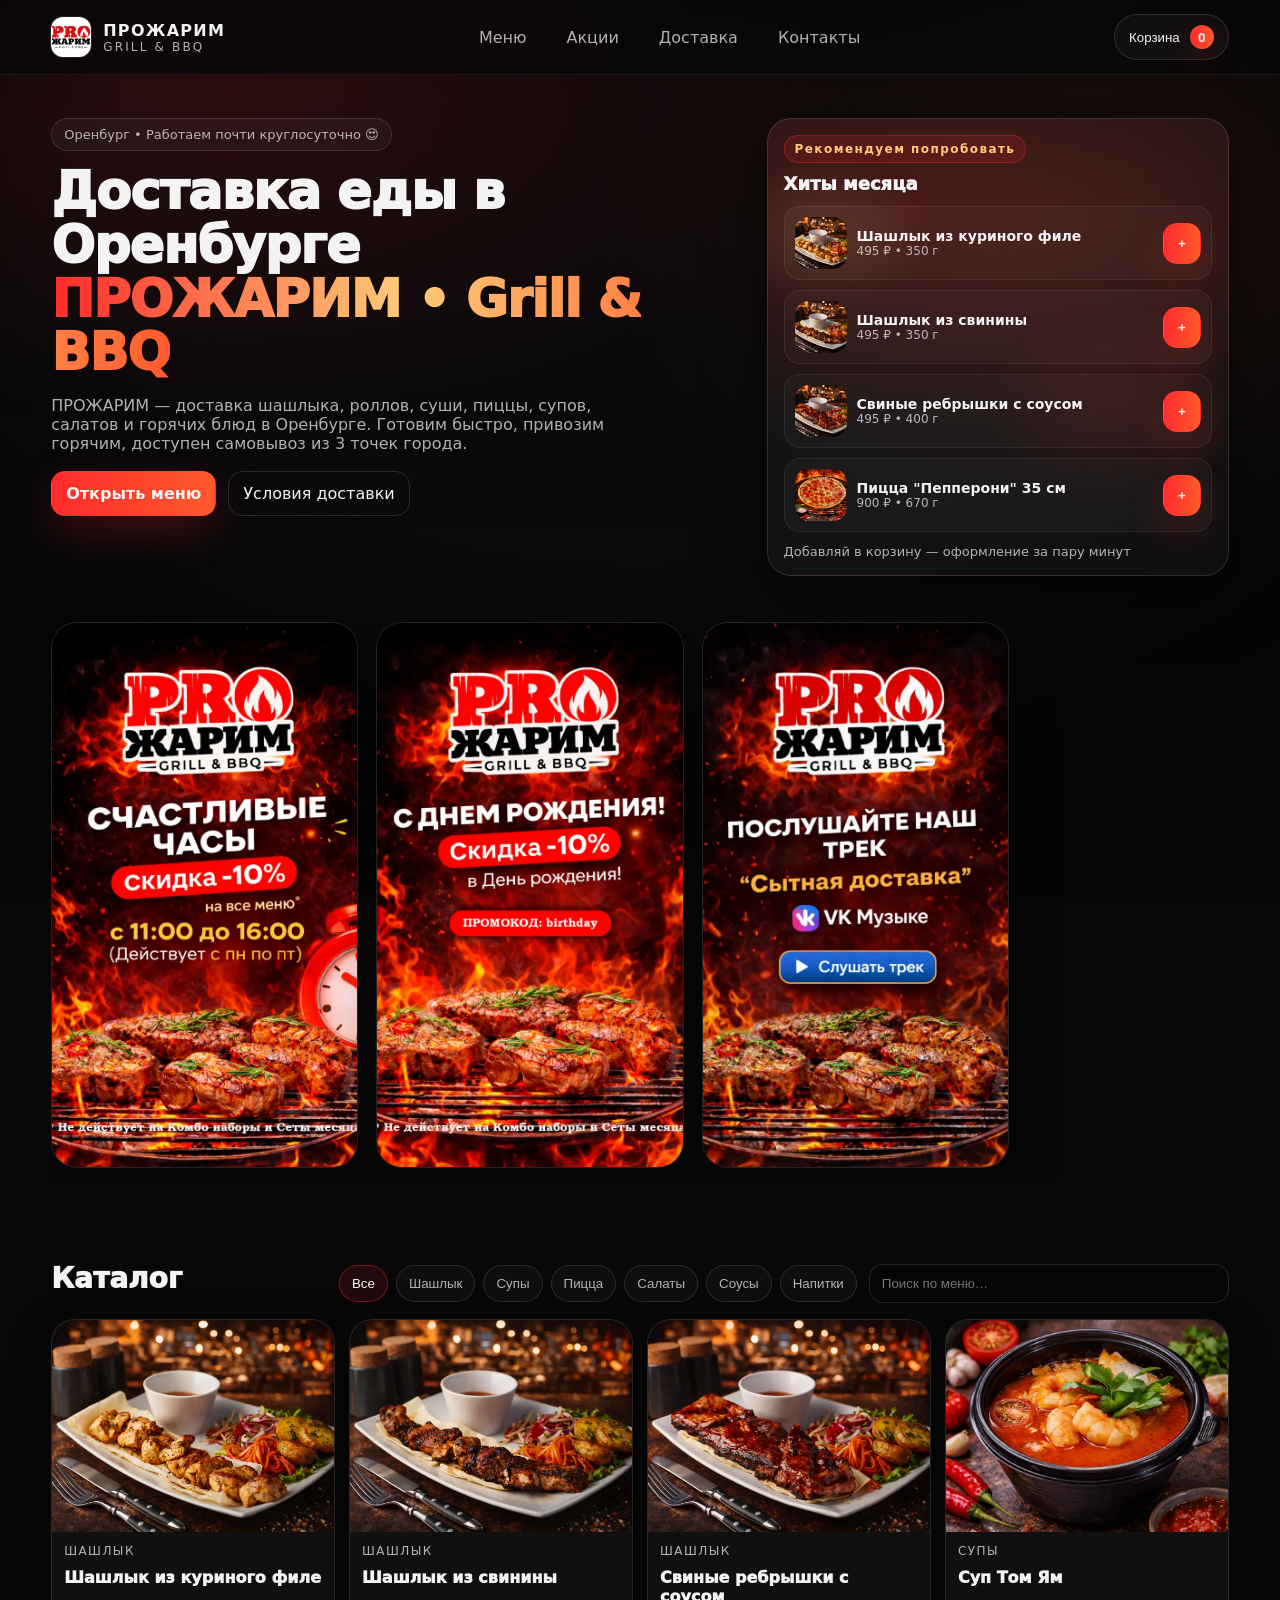
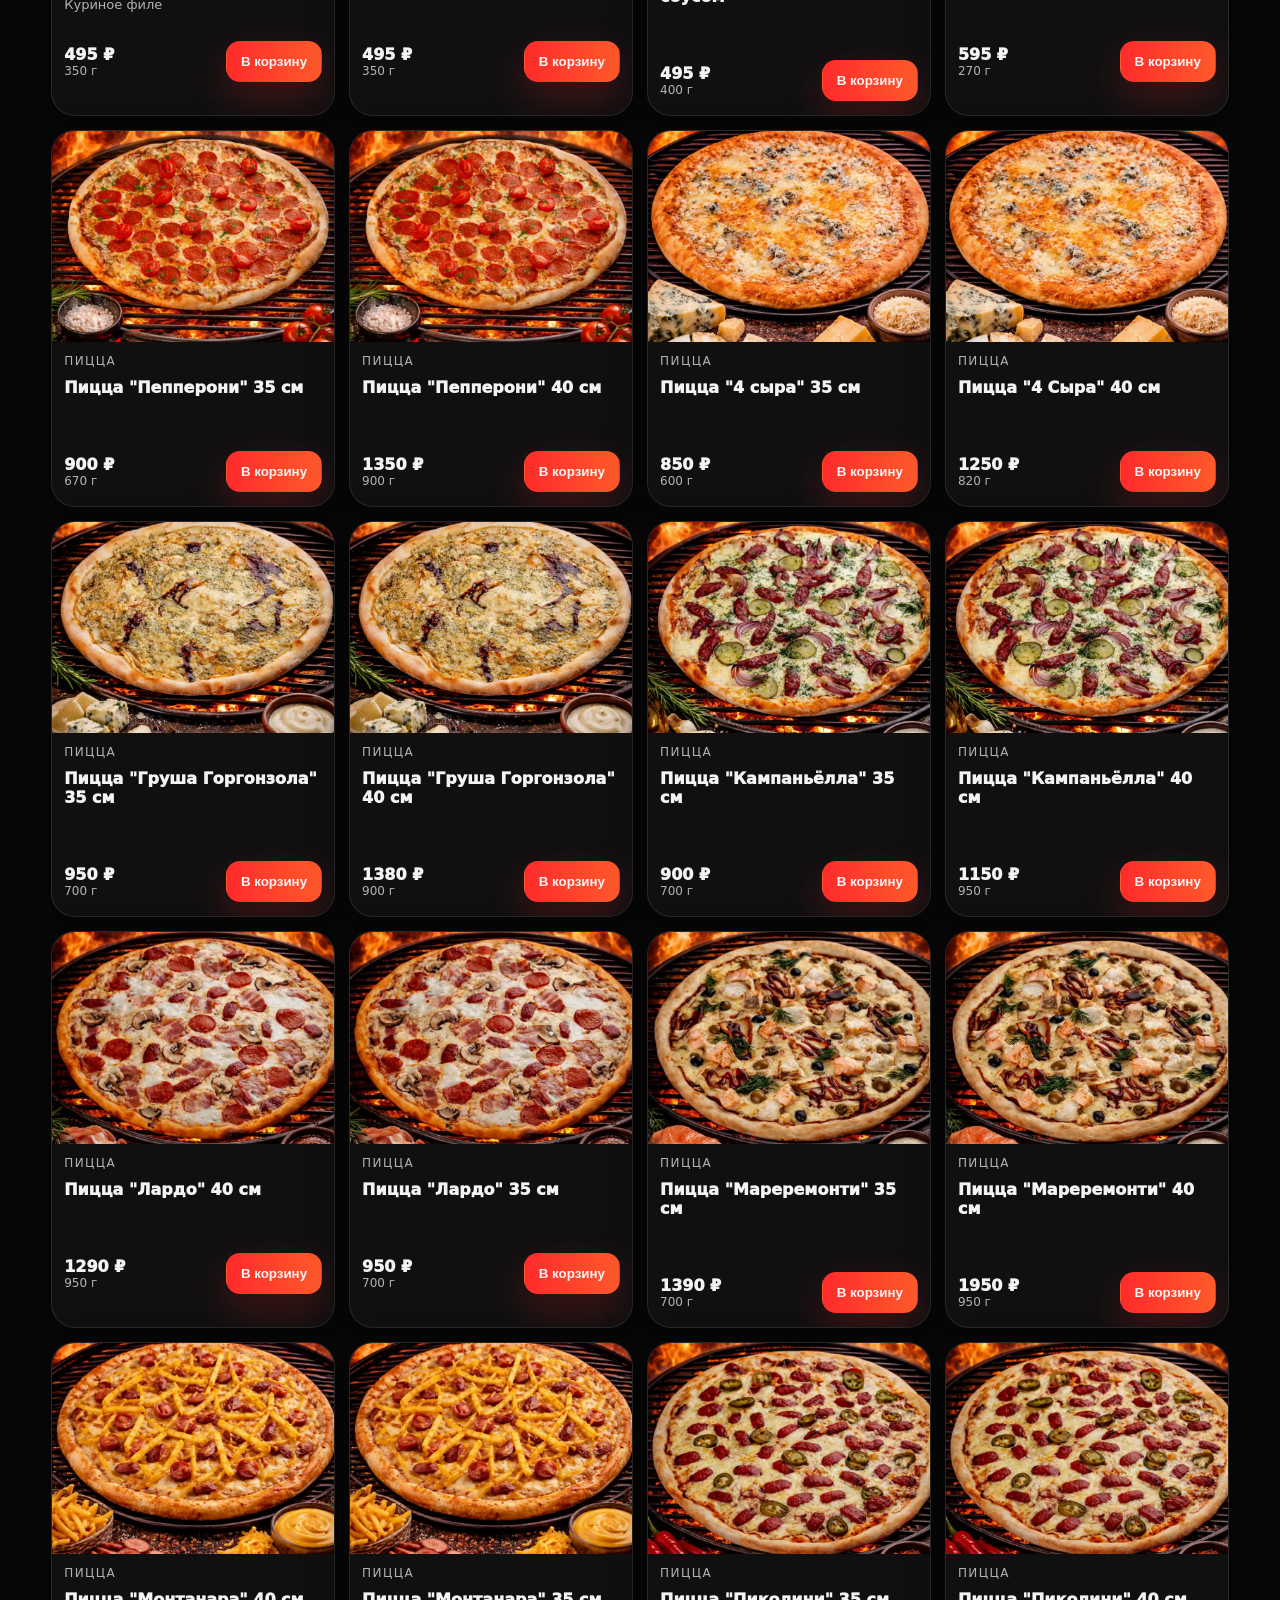
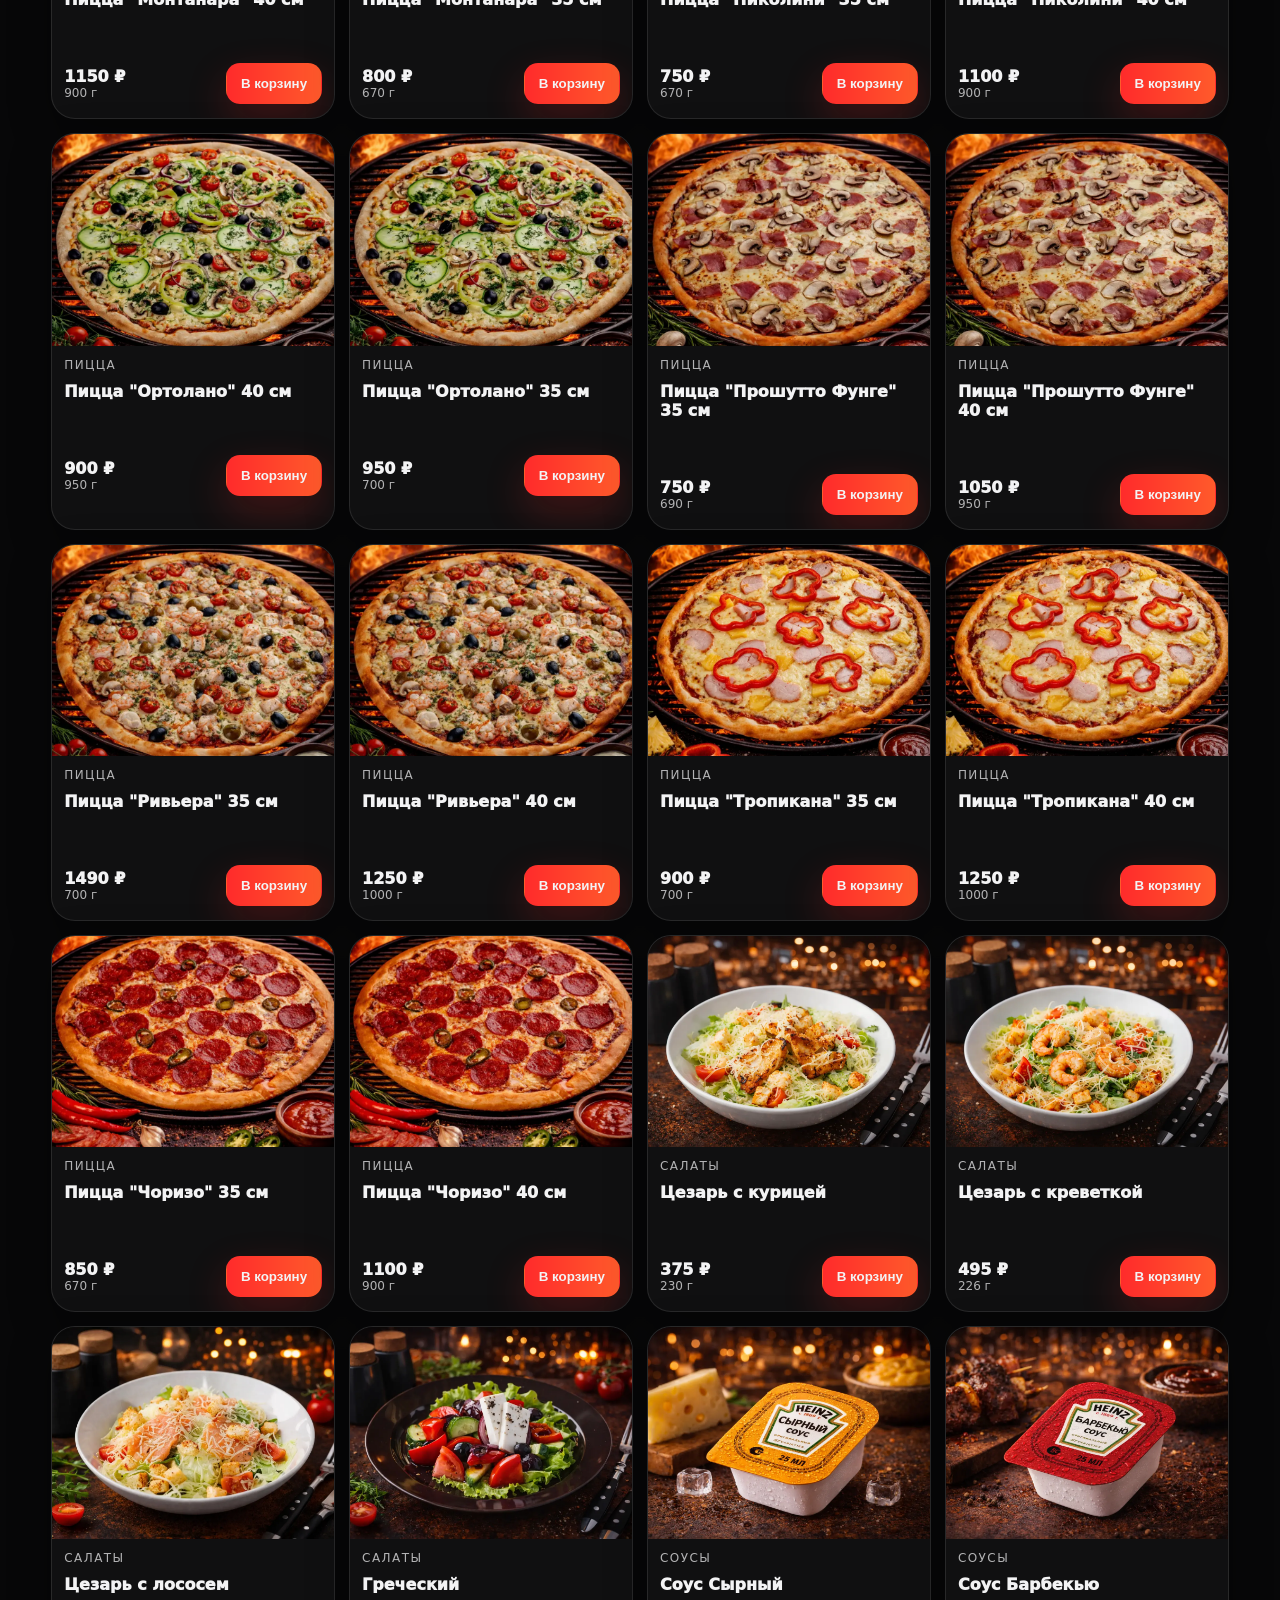
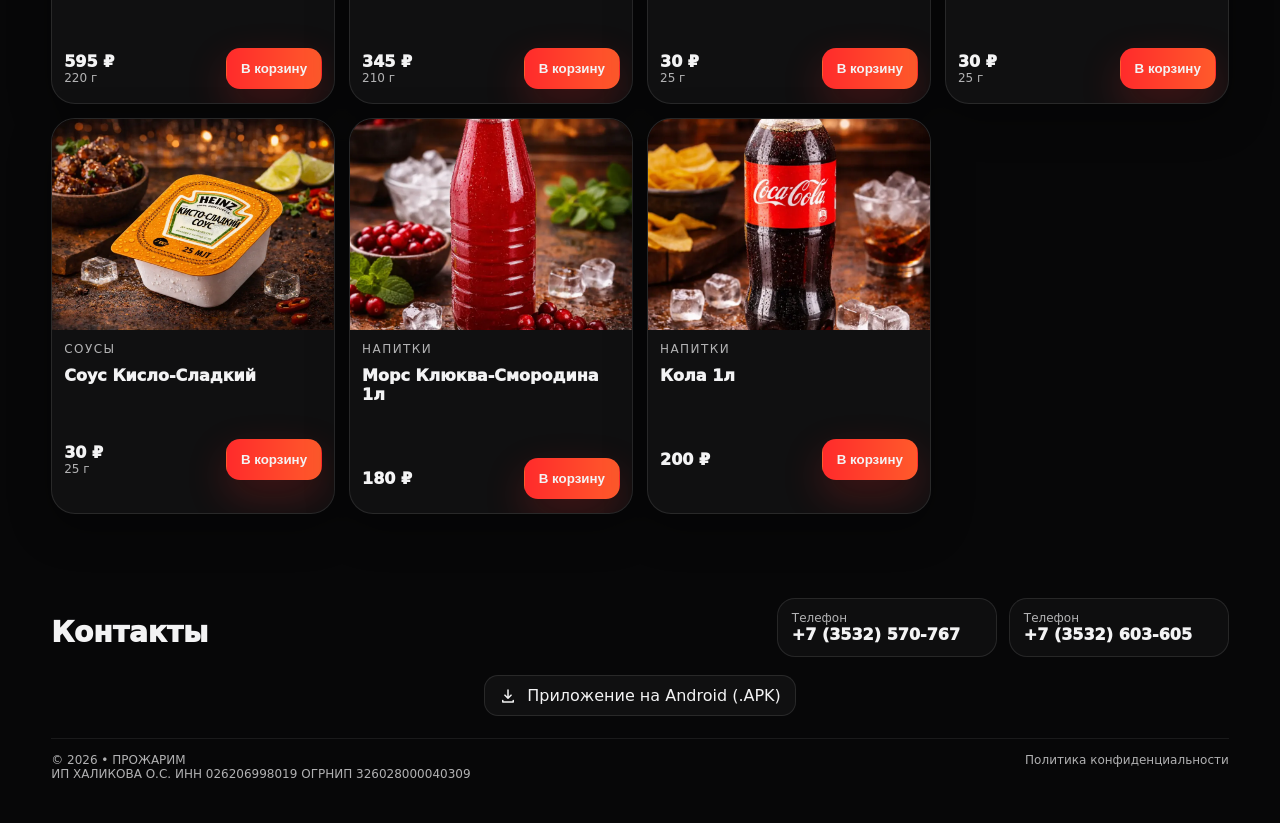
==== commit ffcd14cf: "Update index.html" ====
--- a/index.html
+++ b/index.html
@@ -447,7 +447,7 @@
         </div>
 
         <div class="vpn-warning">
-  ⚠️ К сожалению, оформить заказ можно только с включенным VPN<br>Либо по телефону +7 (3532) 570-767 или +7 (3532) 603-605
+  ⚠️ Если заказ не оформляется, попробуйте включить VPN<br>Либо закажите по телефону +7 (3532) 570-767 или +7 (3532) 603-605
         </div>
         
         <button class="btn btn--primary w100" type="submit" id="submitOrder">
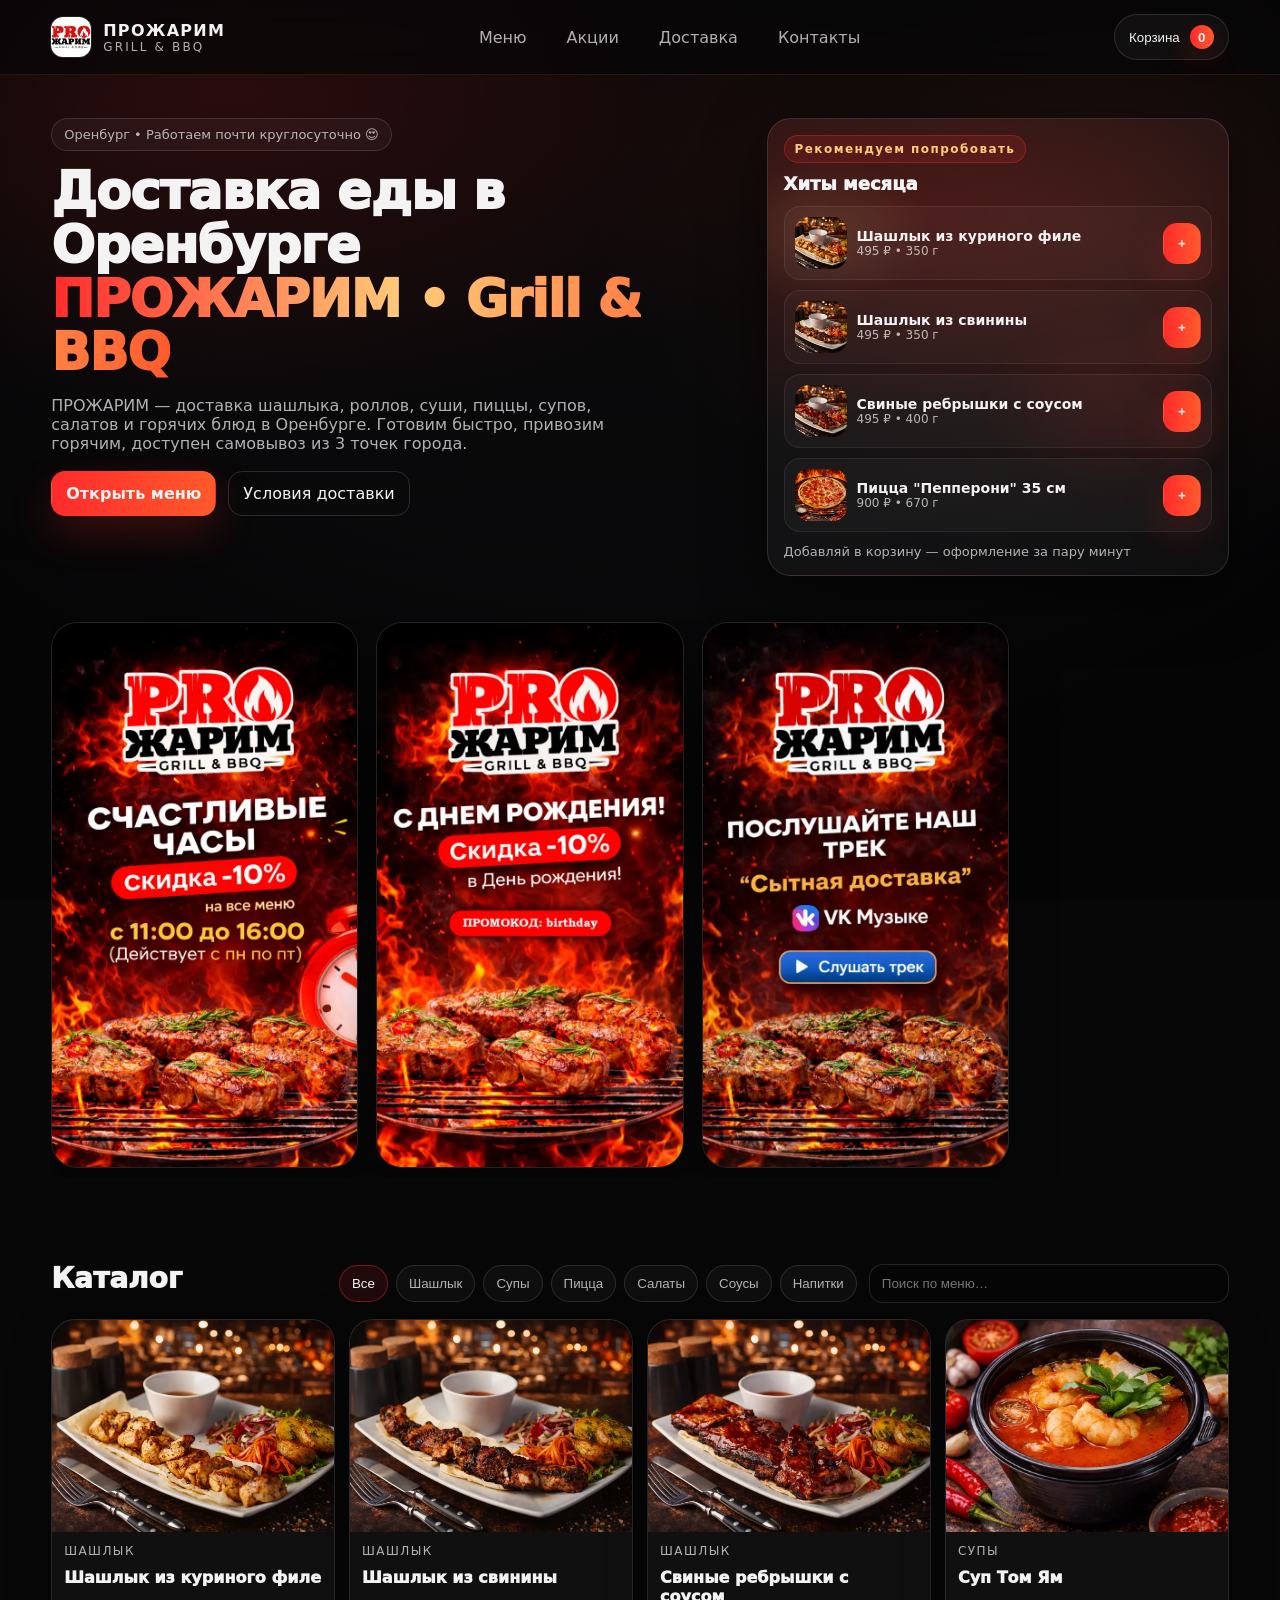
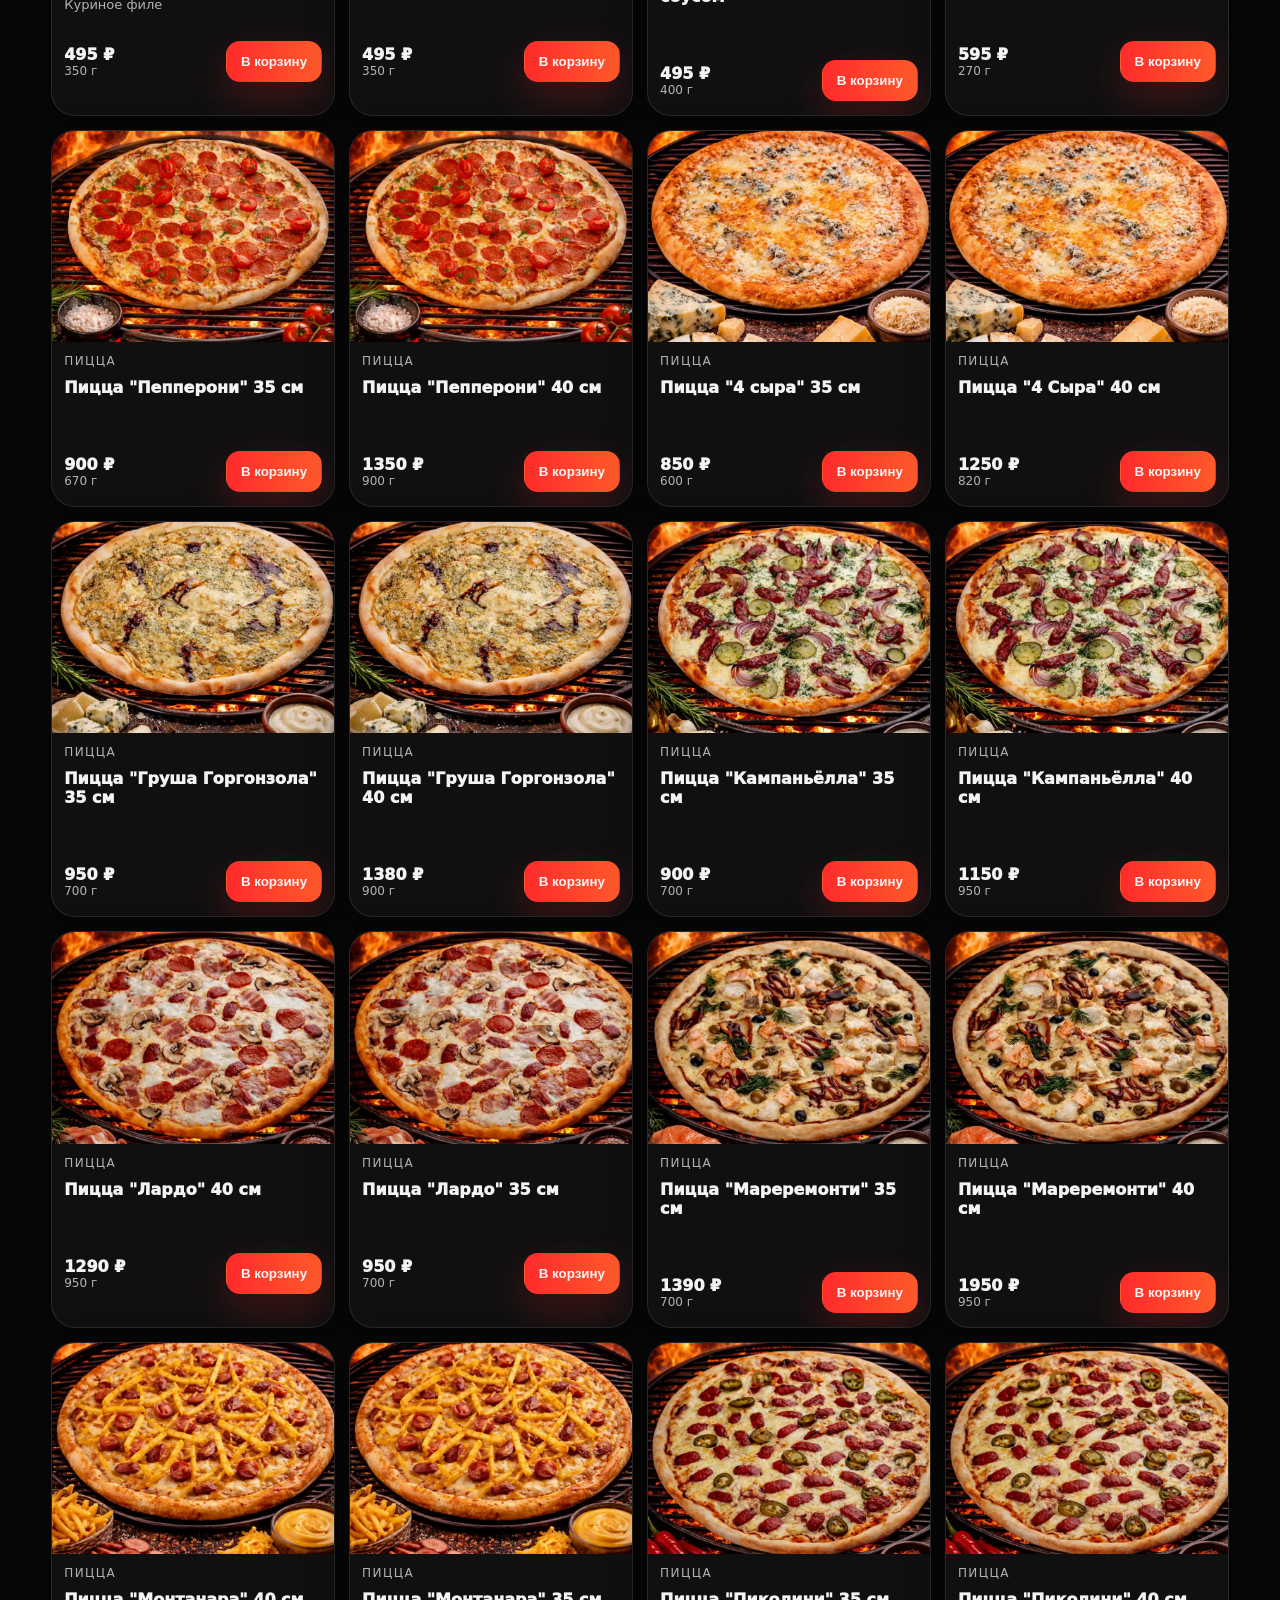
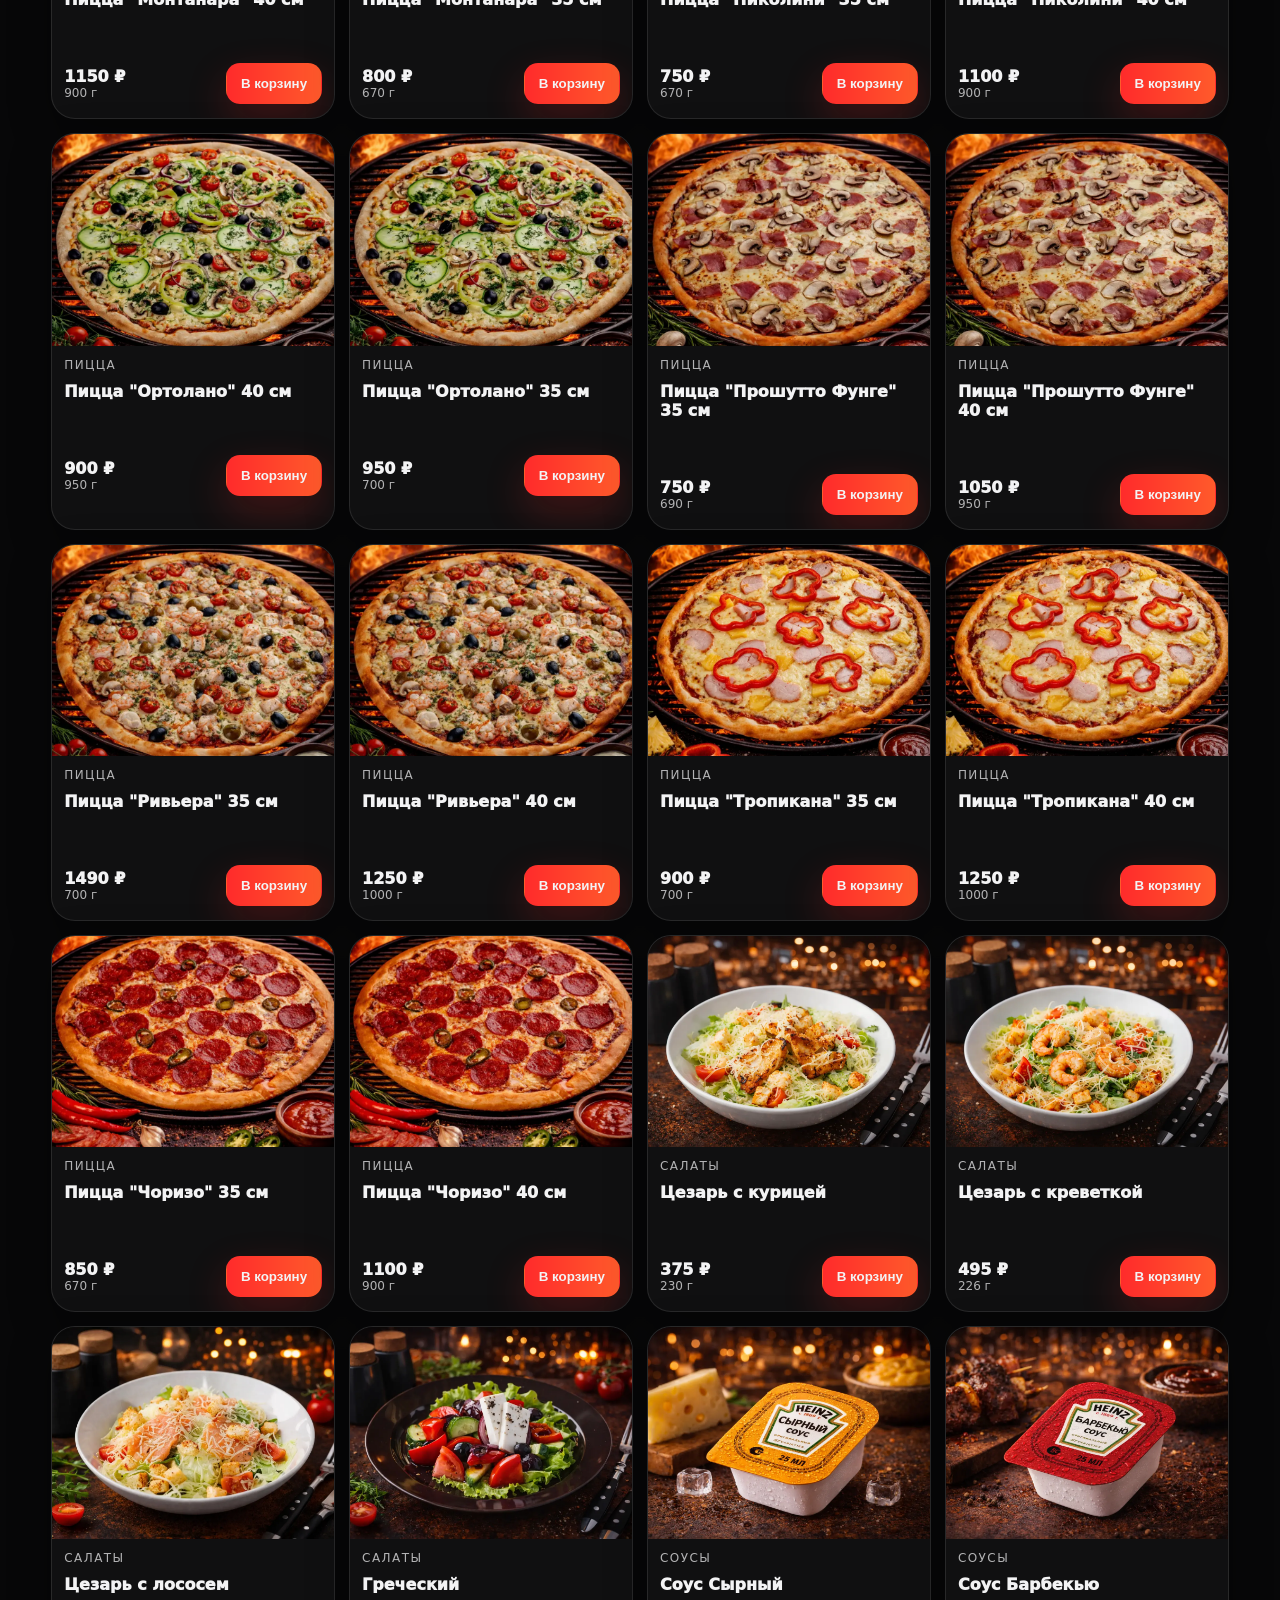
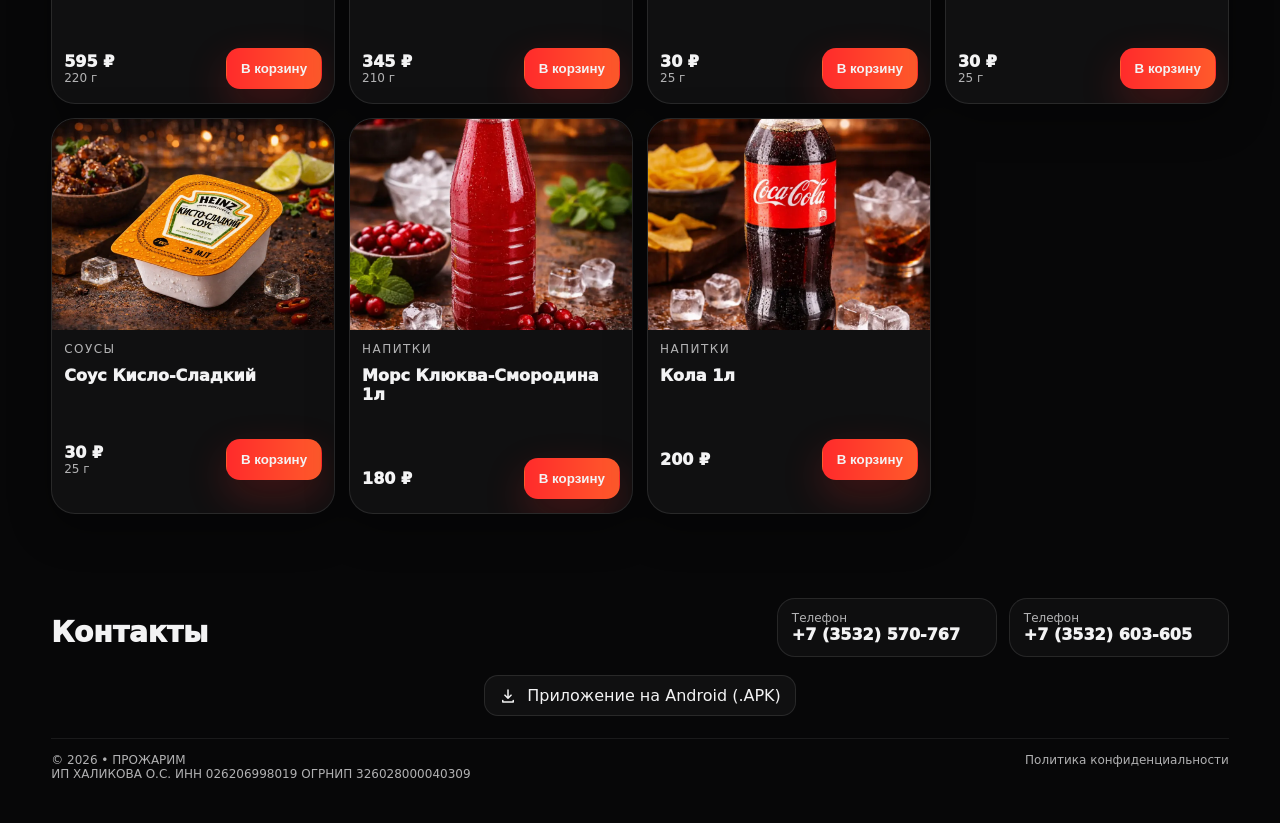
==== commit aad7a970: "Add files via upload" ====
--- a/index.html
+++ b/index.html
@@ -438,7 +438,7 @@
             <span>Ночь +10%</span><b id="sumNight">0 ₽</b>
           </div>
           <div class="totalRow" id="promoDiscountRow" hidden>
-            <span>Промокод <span id="promoBadge">—</span></span><b id="sumPromoDiscount">0 ₽</b>
+            <span id="discountLabel">Промокод <span id="promoBadge">—</span></span><b id="sumPromoDiscount">0 ₽</b>
           </div>
           <div class="totalRow totalRow--grand">
             <span>Итого</span><b id="sumTotal">0 ₽</b>
@@ -447,7 +447,7 @@
         </div>
 
         <div class="vpn-warning">
-  ⚠️ Если заказ не оформляется, попробуйте включить VPN<br>Либо закажите по телефону +7 (3532) 570-767 или +7 (3532) 603-605
+  ⚠️ Если заказ не оформляется, то включите VPN<br>Либо закажите по телефону:<br><a href="tel:+73532570767">+7 (3532) 570-767</a> или <a href="tel:+73532603605">+7 (3532) 603-605</a>
         </div>
         
         <button class="btn btn--primary w100" type="submit" id="submitOrder">
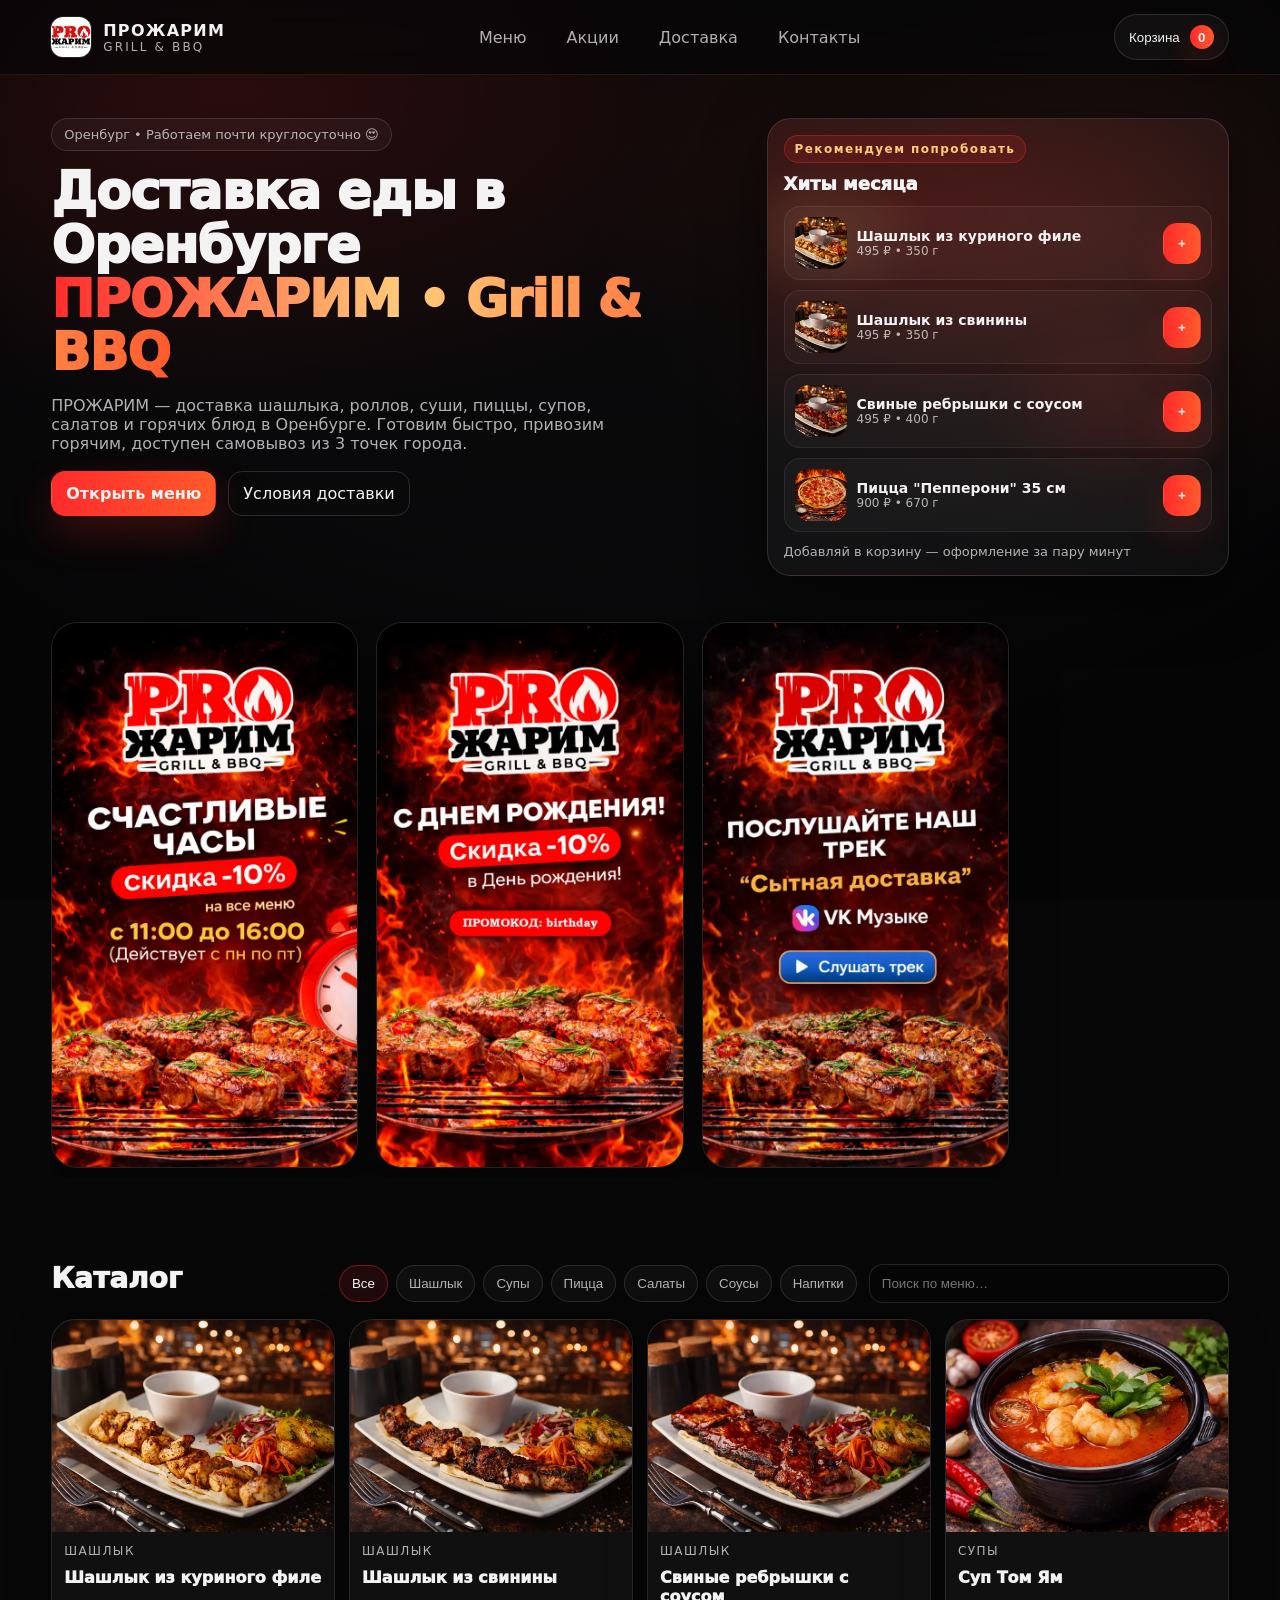
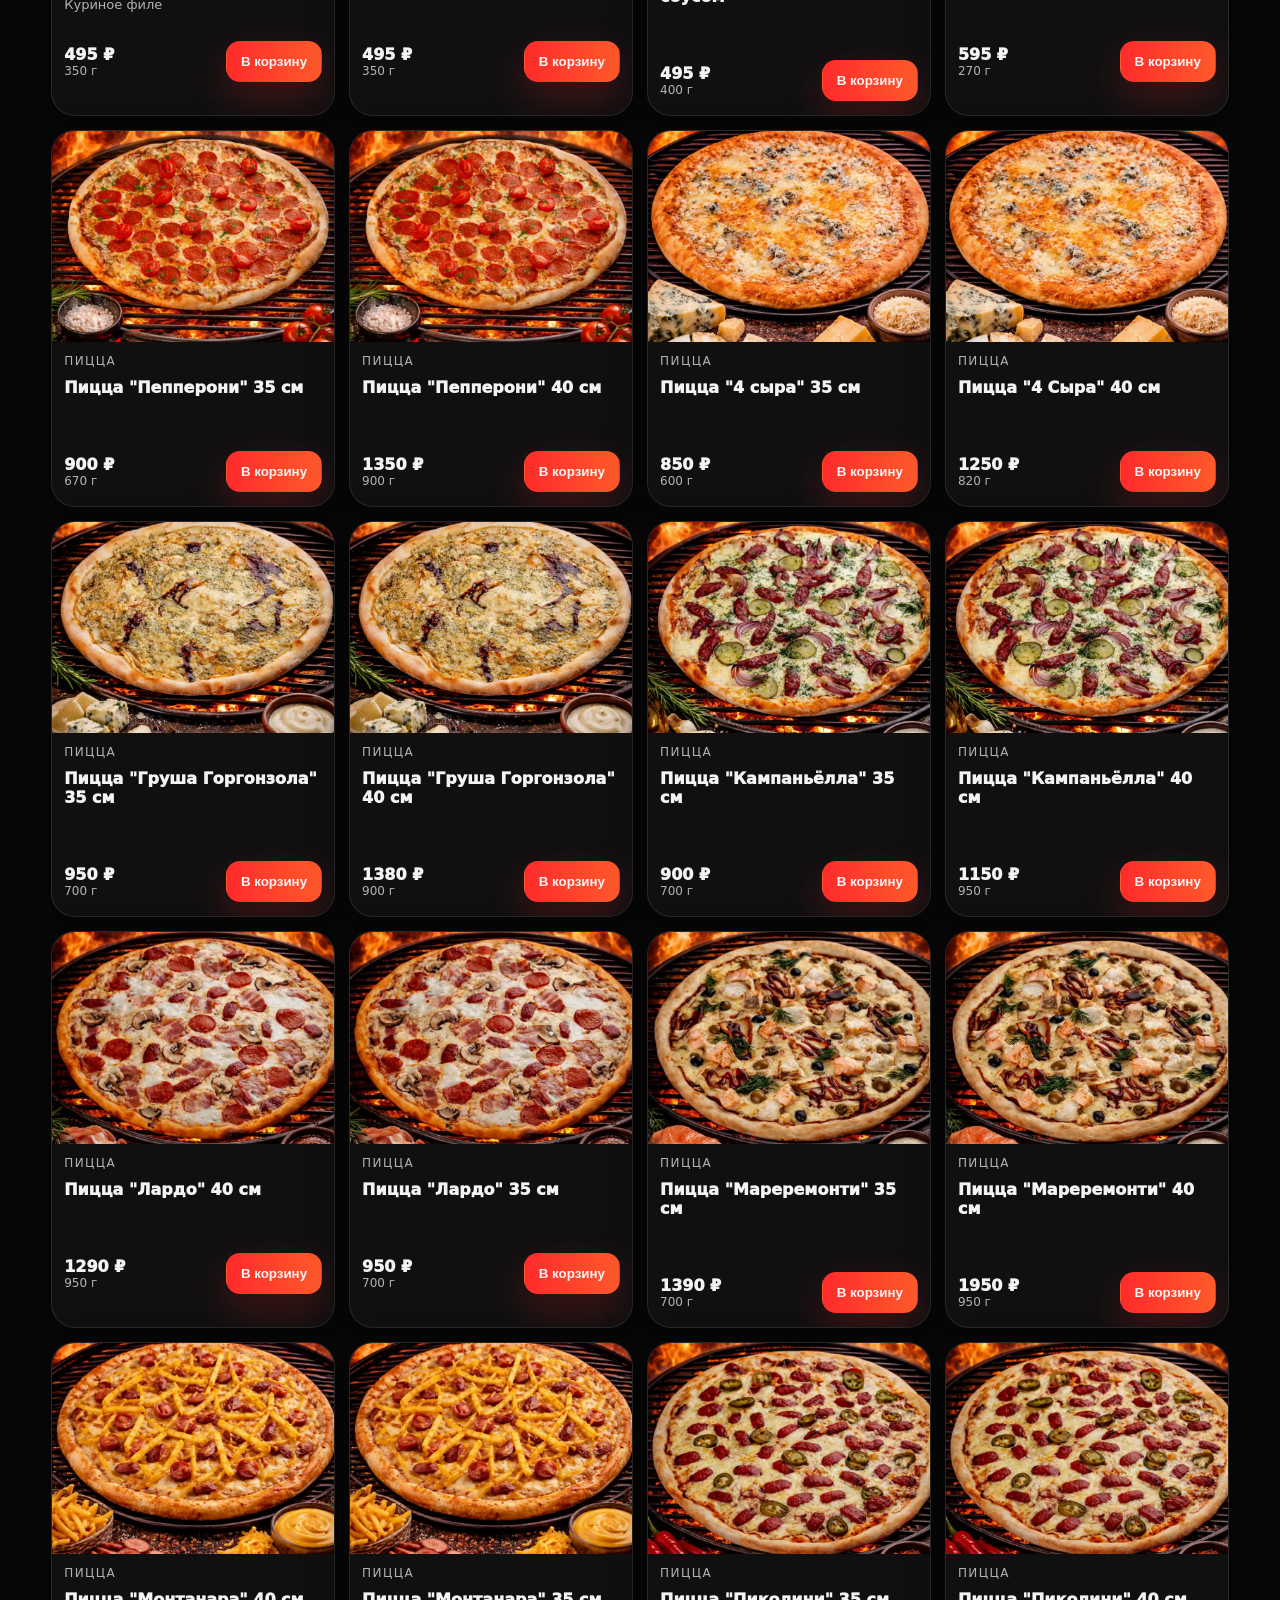
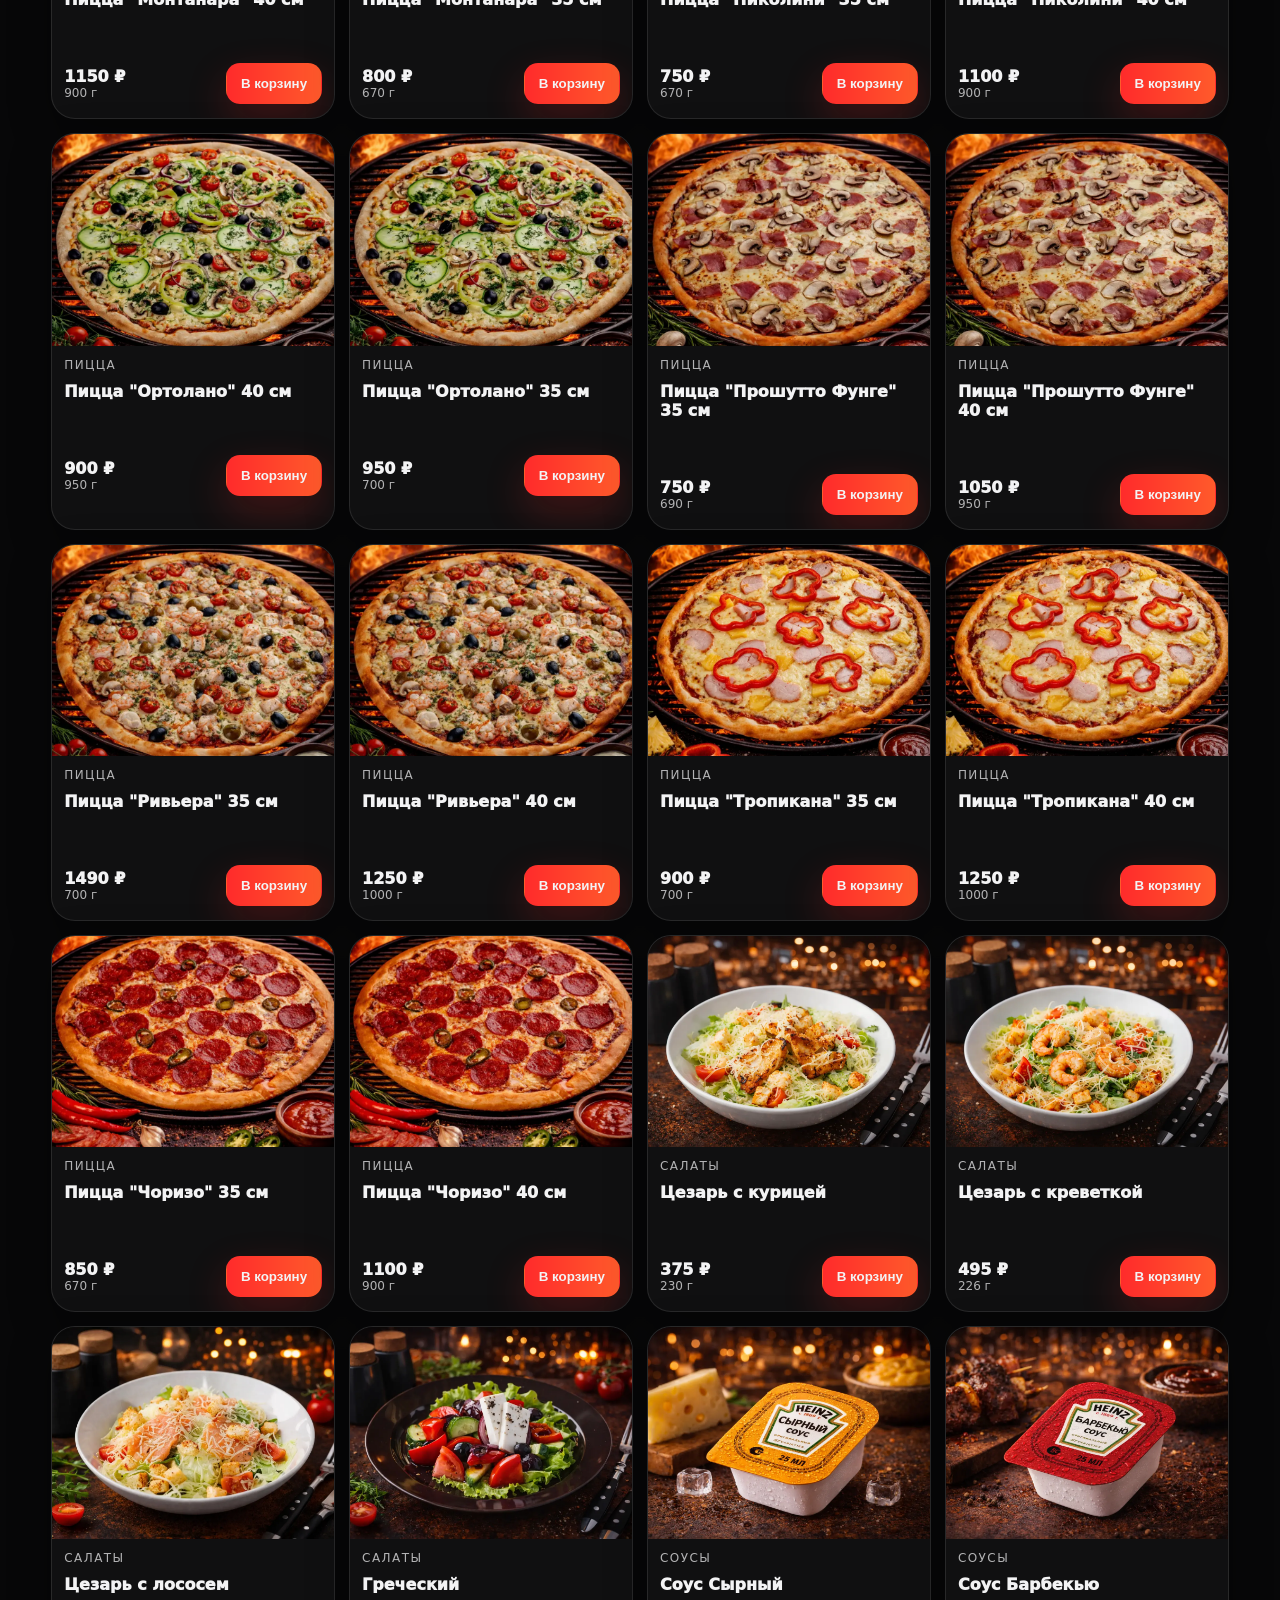
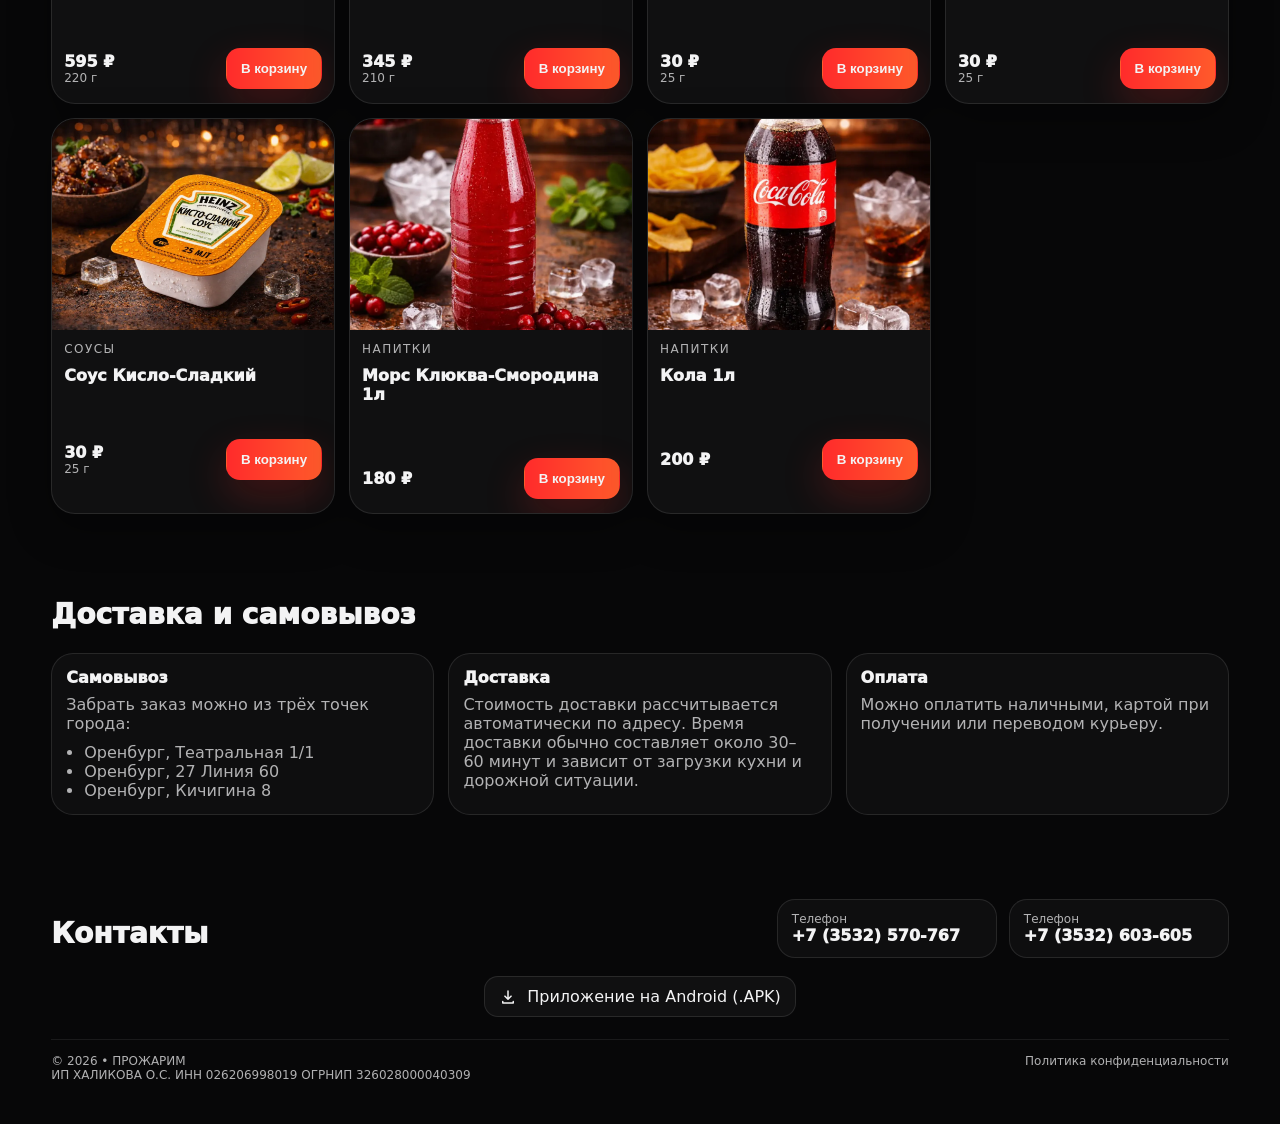
==== commit 6bc5f6d7: "Add files via upload" ====
--- a/index.html
+++ b/index.html
@@ -200,6 +200,36 @@
       </div>
     </section>
 
+    <section class="section" id="delivery">
+      <div class="wrap">
+        <div class="section__head">
+          <h2 class="section__title">Доставка и самовывоз</h2>
+        </div>
+
+        <div class="infoGrid">
+          <article class="infoCard">
+            <div class="infoCard__title">Самовывоз</div>
+            <div class="infoCard__text">Забрать заказ можно из трёх точек города:</div>
+            <ul class="list" id="pickupPoints">
+              <li>Оренбург, Театральная 1/1</li>
+              <li>Оренбург, 27 Линия 60</li>
+              <li>Оренбург, Кичигина 8</li>
+            </ul>
+          </article>
+
+          <article class="infoCard">
+            <div class="infoCard__title">Доставка</div>
+            <div class="infoCard__text">Стоимость доставки рассчитывается автоматически по адресу. Время доставки обычно составляет около 30–60 минут и зависит от загрузки кухни и дорожной ситуации.</div>
+          </article>
+
+          <article class="infoCard">
+            <div class="infoCard__title">Оплата</div>
+            <div class="infoCard__text">Можно оплатить наличными, картой при получении или переводом курьеру.</div>
+          </article>
+        </div>
+      </div>
+    </section>
+
     <section class="section" id="contacts">
       <div class="wrap">
         <div class="contacts">
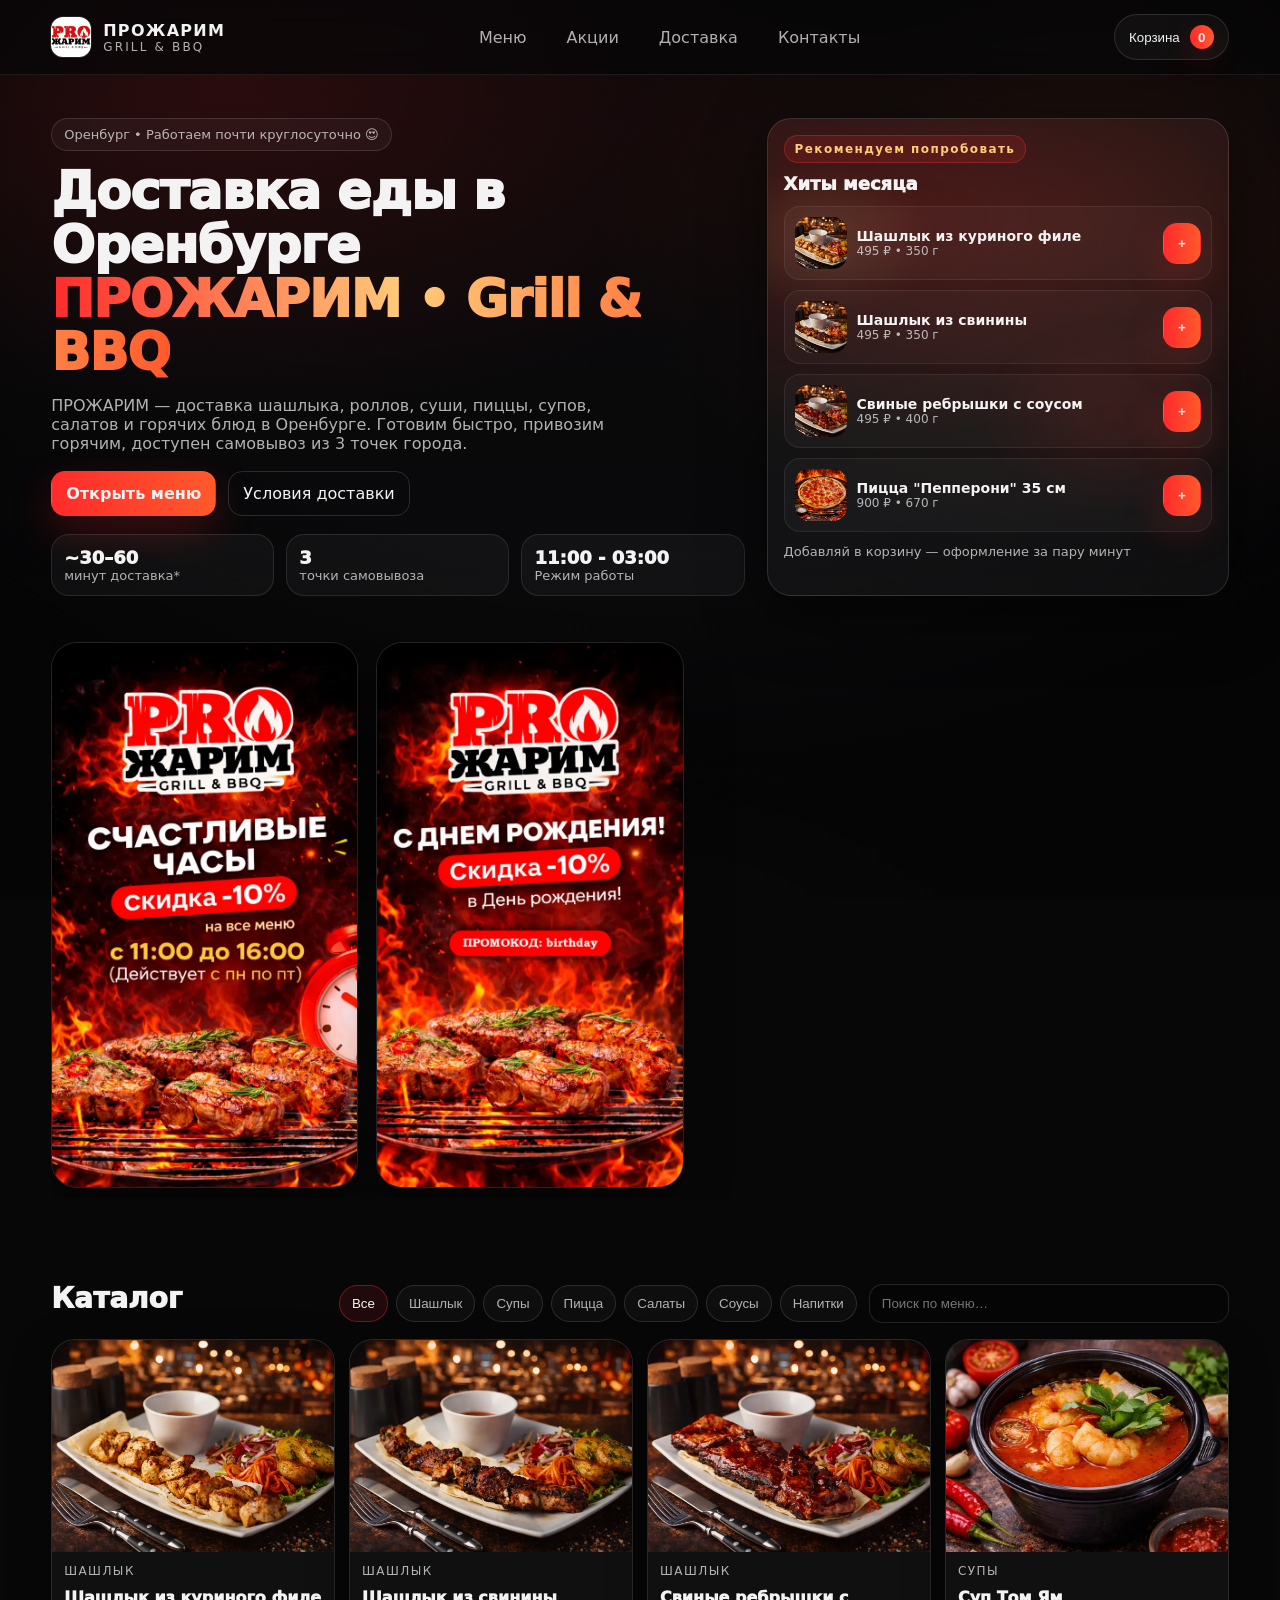
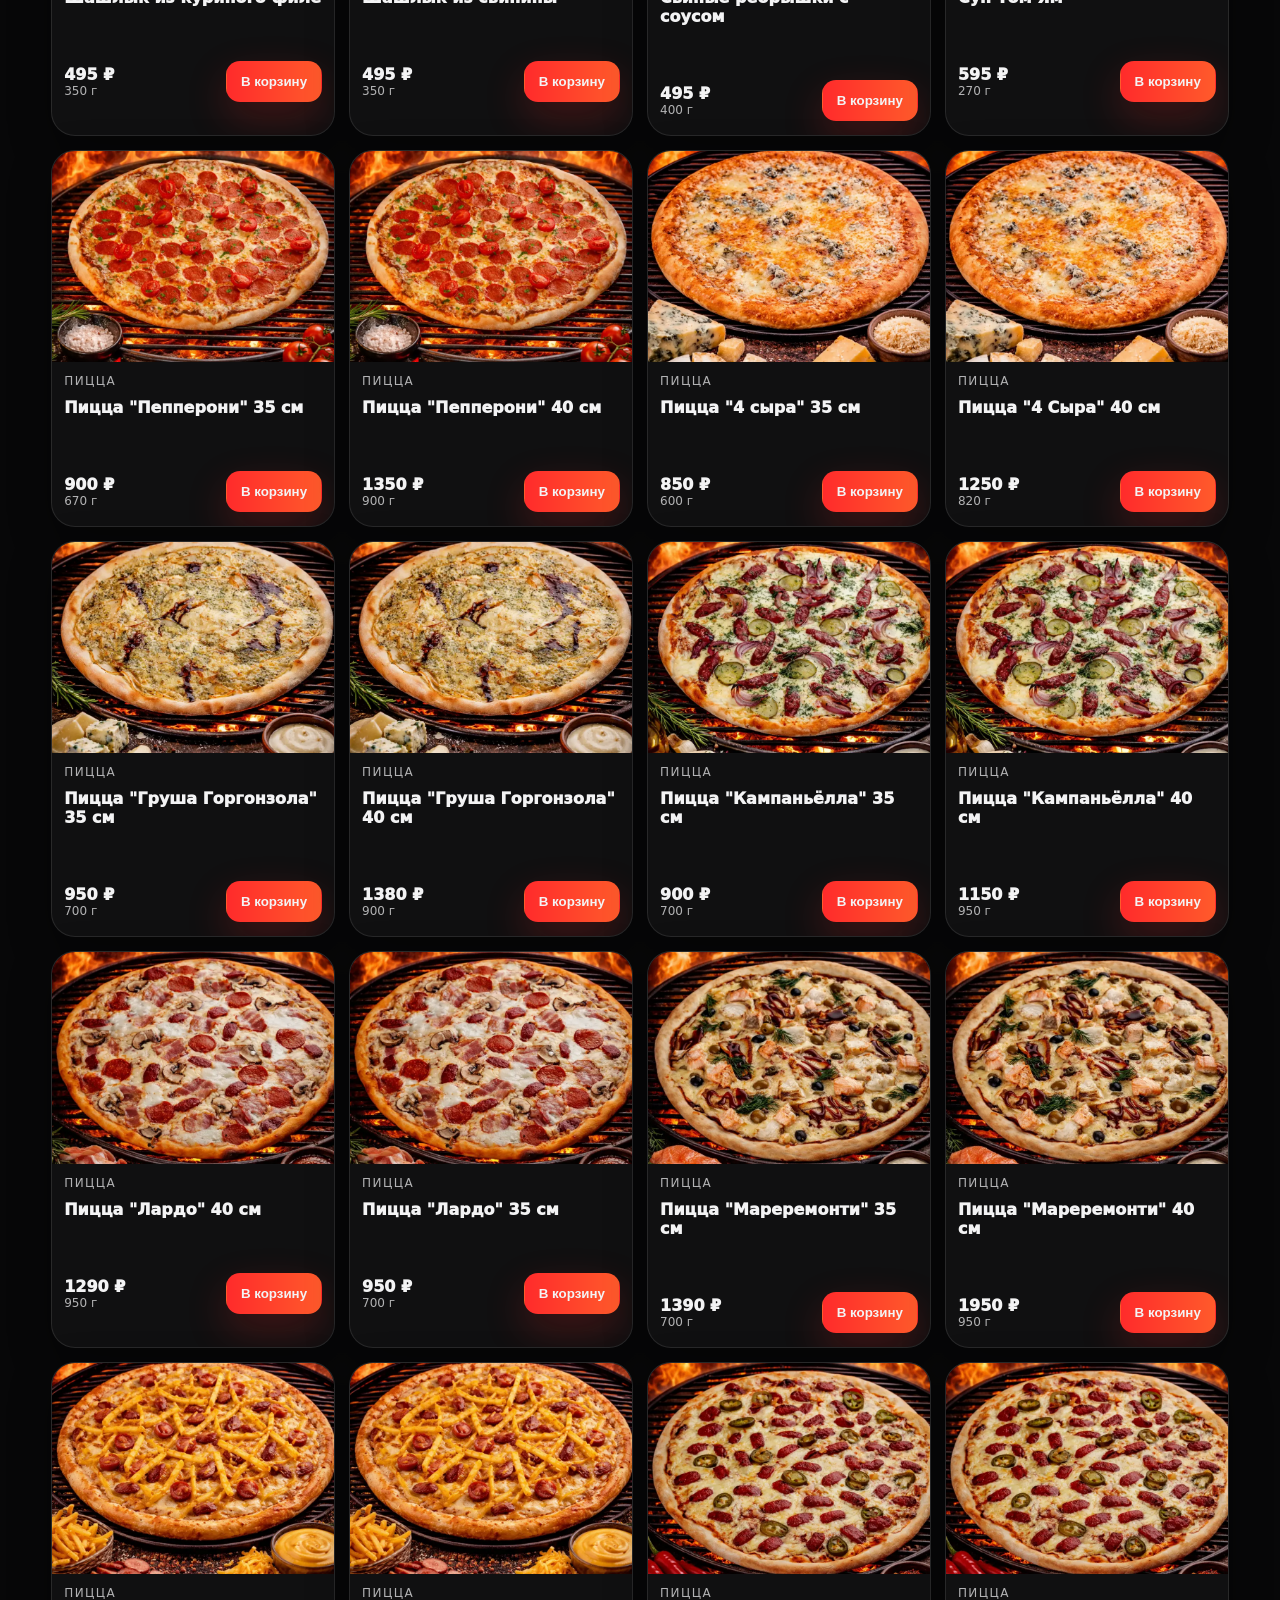
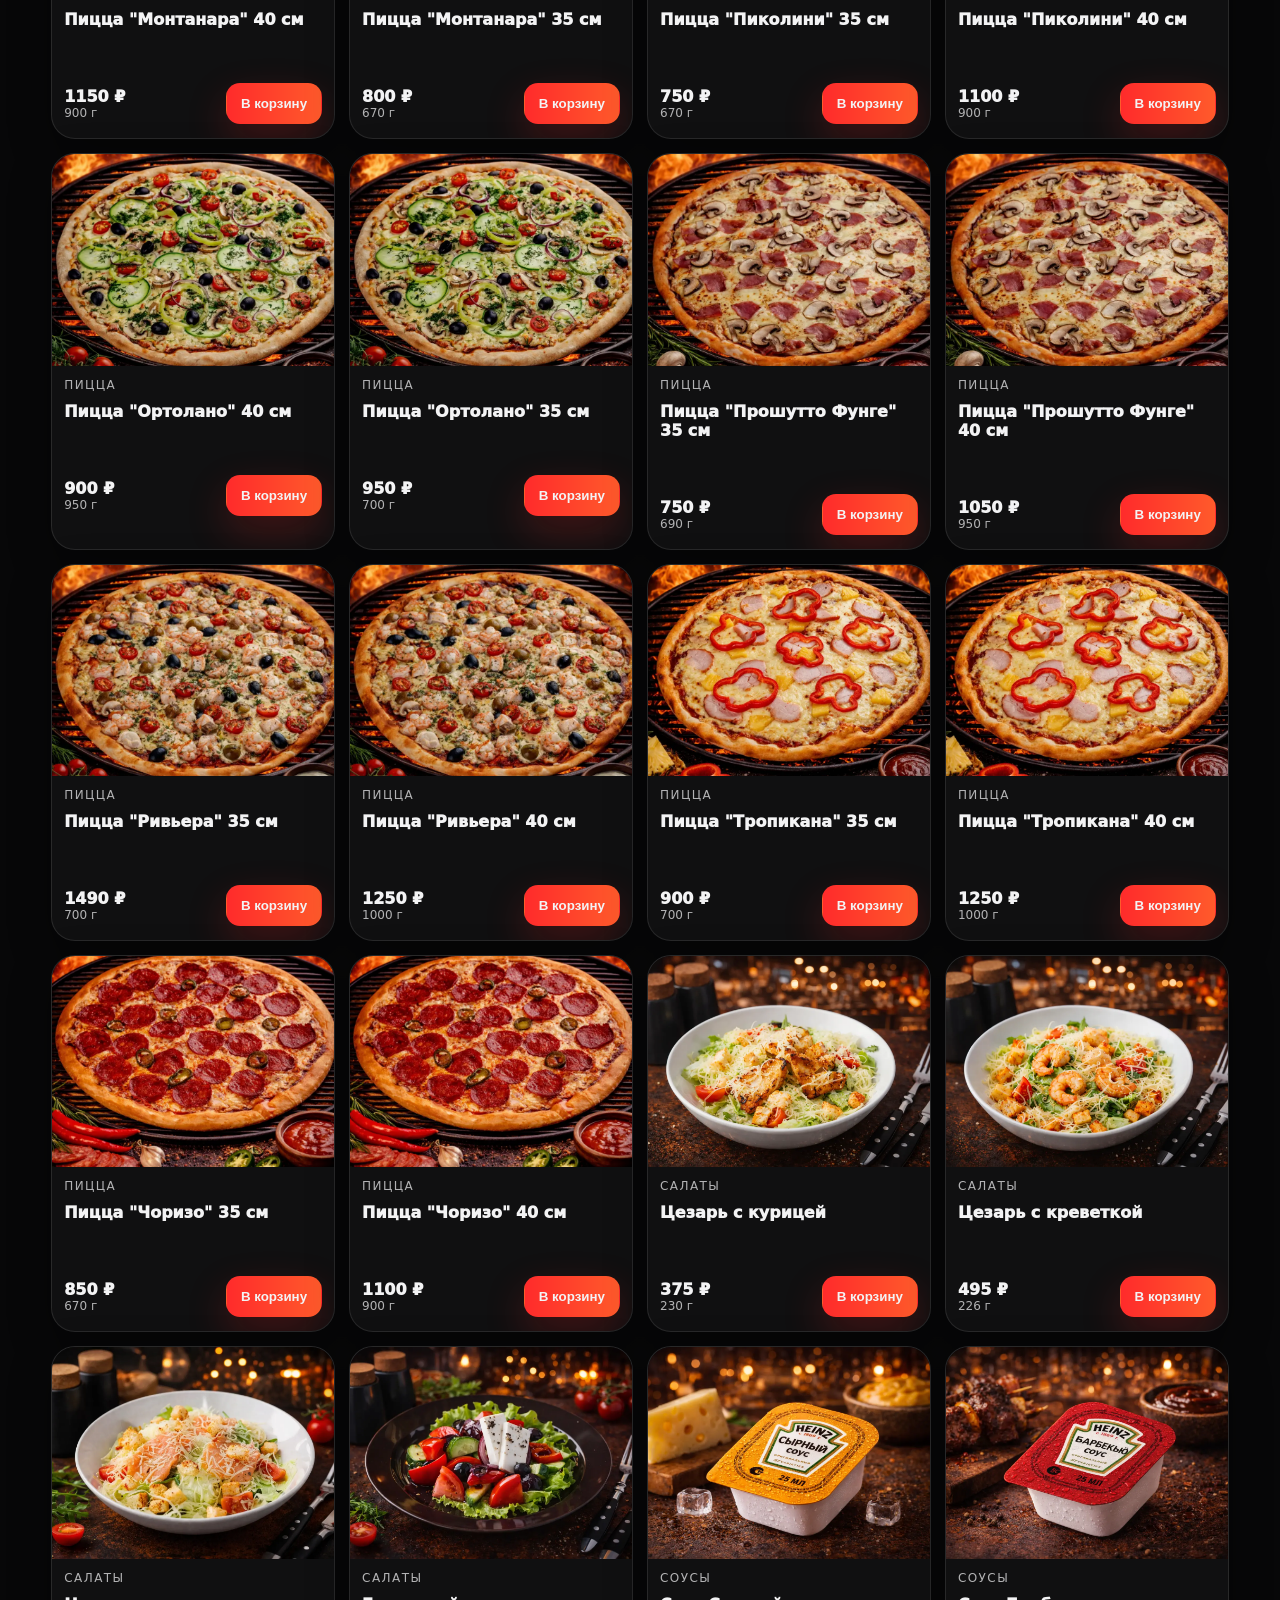
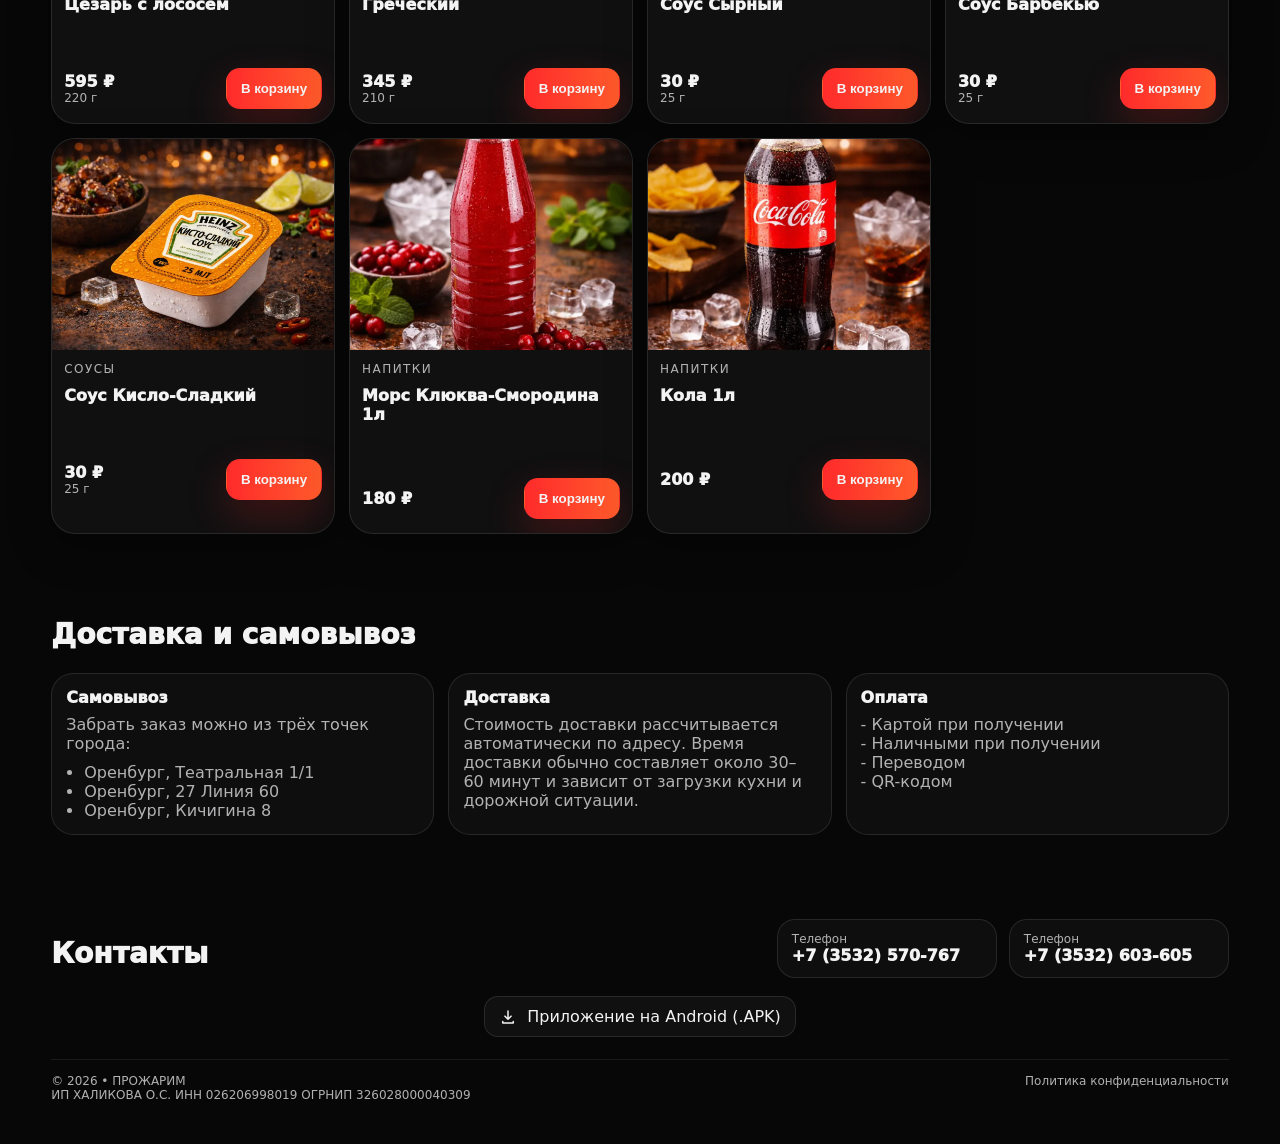
==== commit c5845106: "Update index.html" ====
--- a/index.html
+++ b/index.html
@@ -224,7 +224,7 @@
 
           <article class="infoCard">
             <div class="infoCard__title">Оплата</div>
-            <div class="infoCard__text">Можно оплатить наличными, картой при получении или переводом курьеру.</div>
+            <div class="infoCard__text">- Картой при получении<br>- Наличными при получении<br>- Переводом<br>- QR-кодом</div>
           </article>
         </div>
       </div>
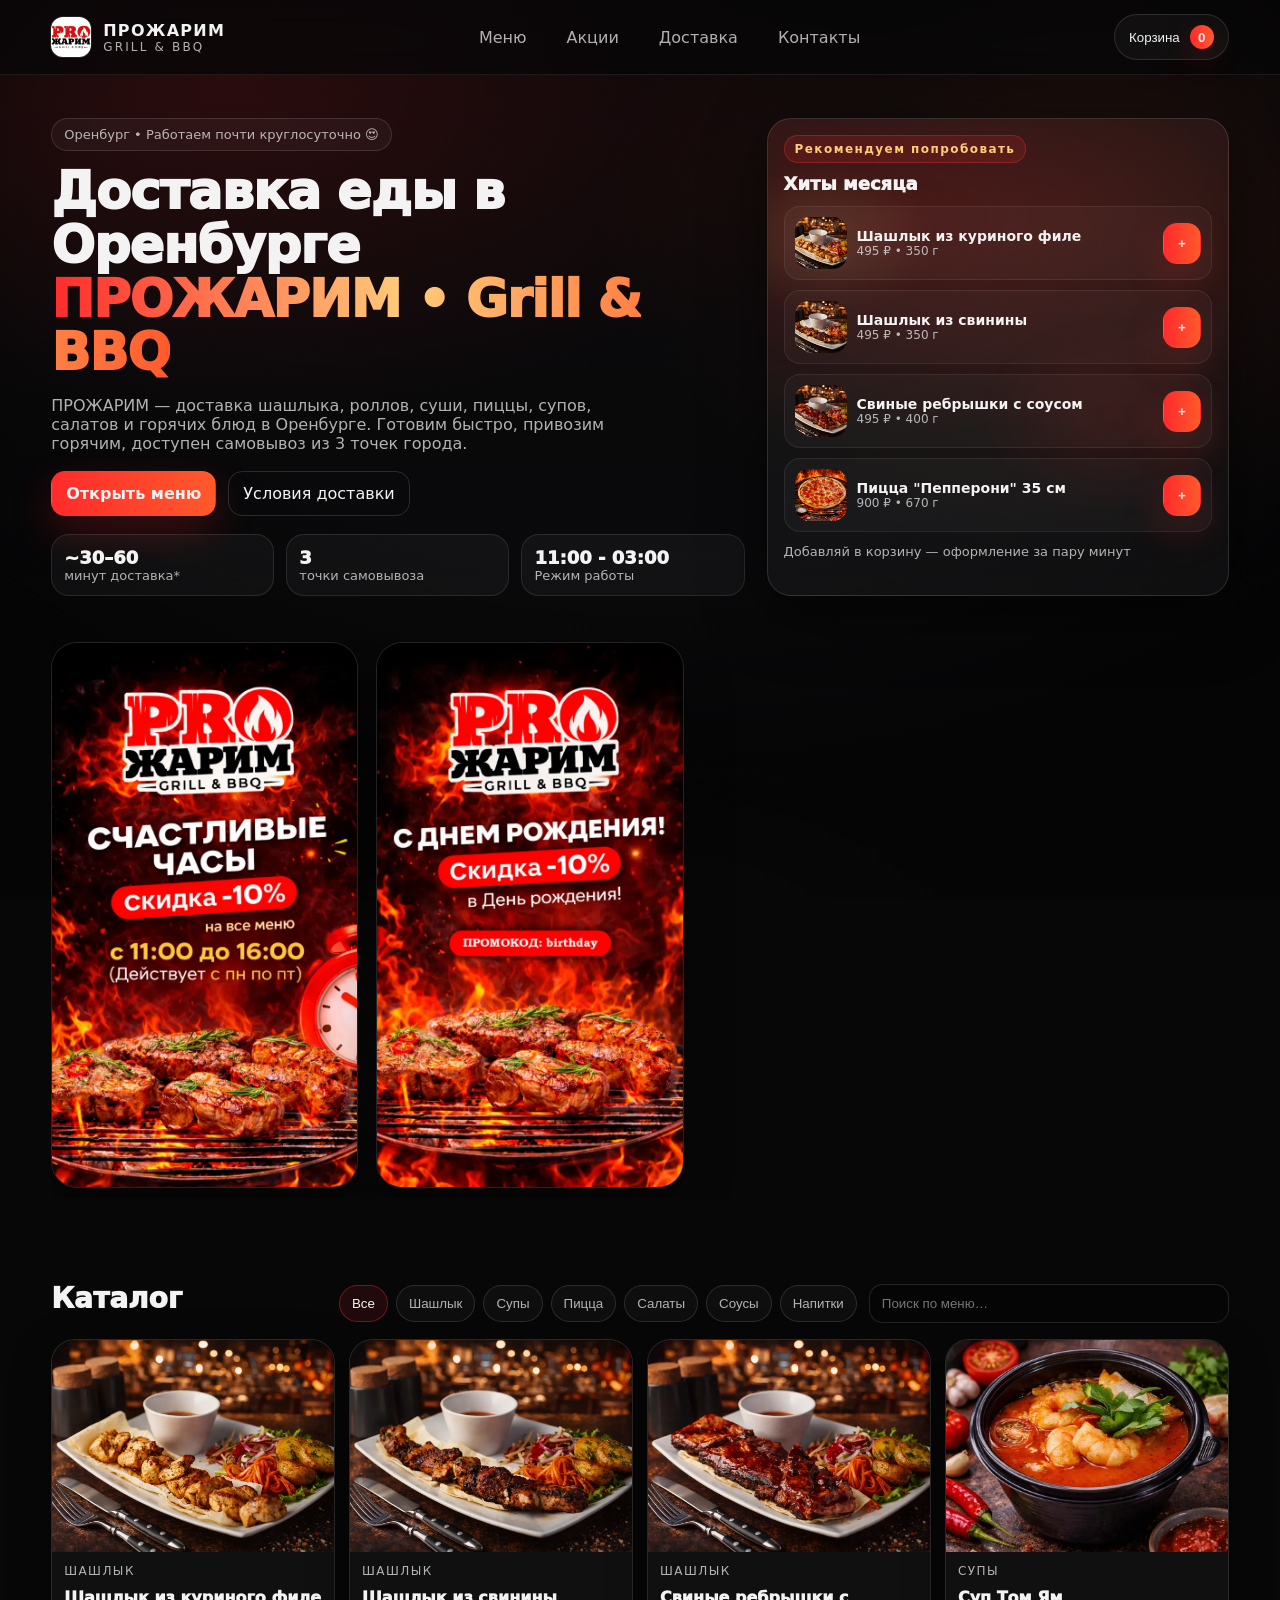
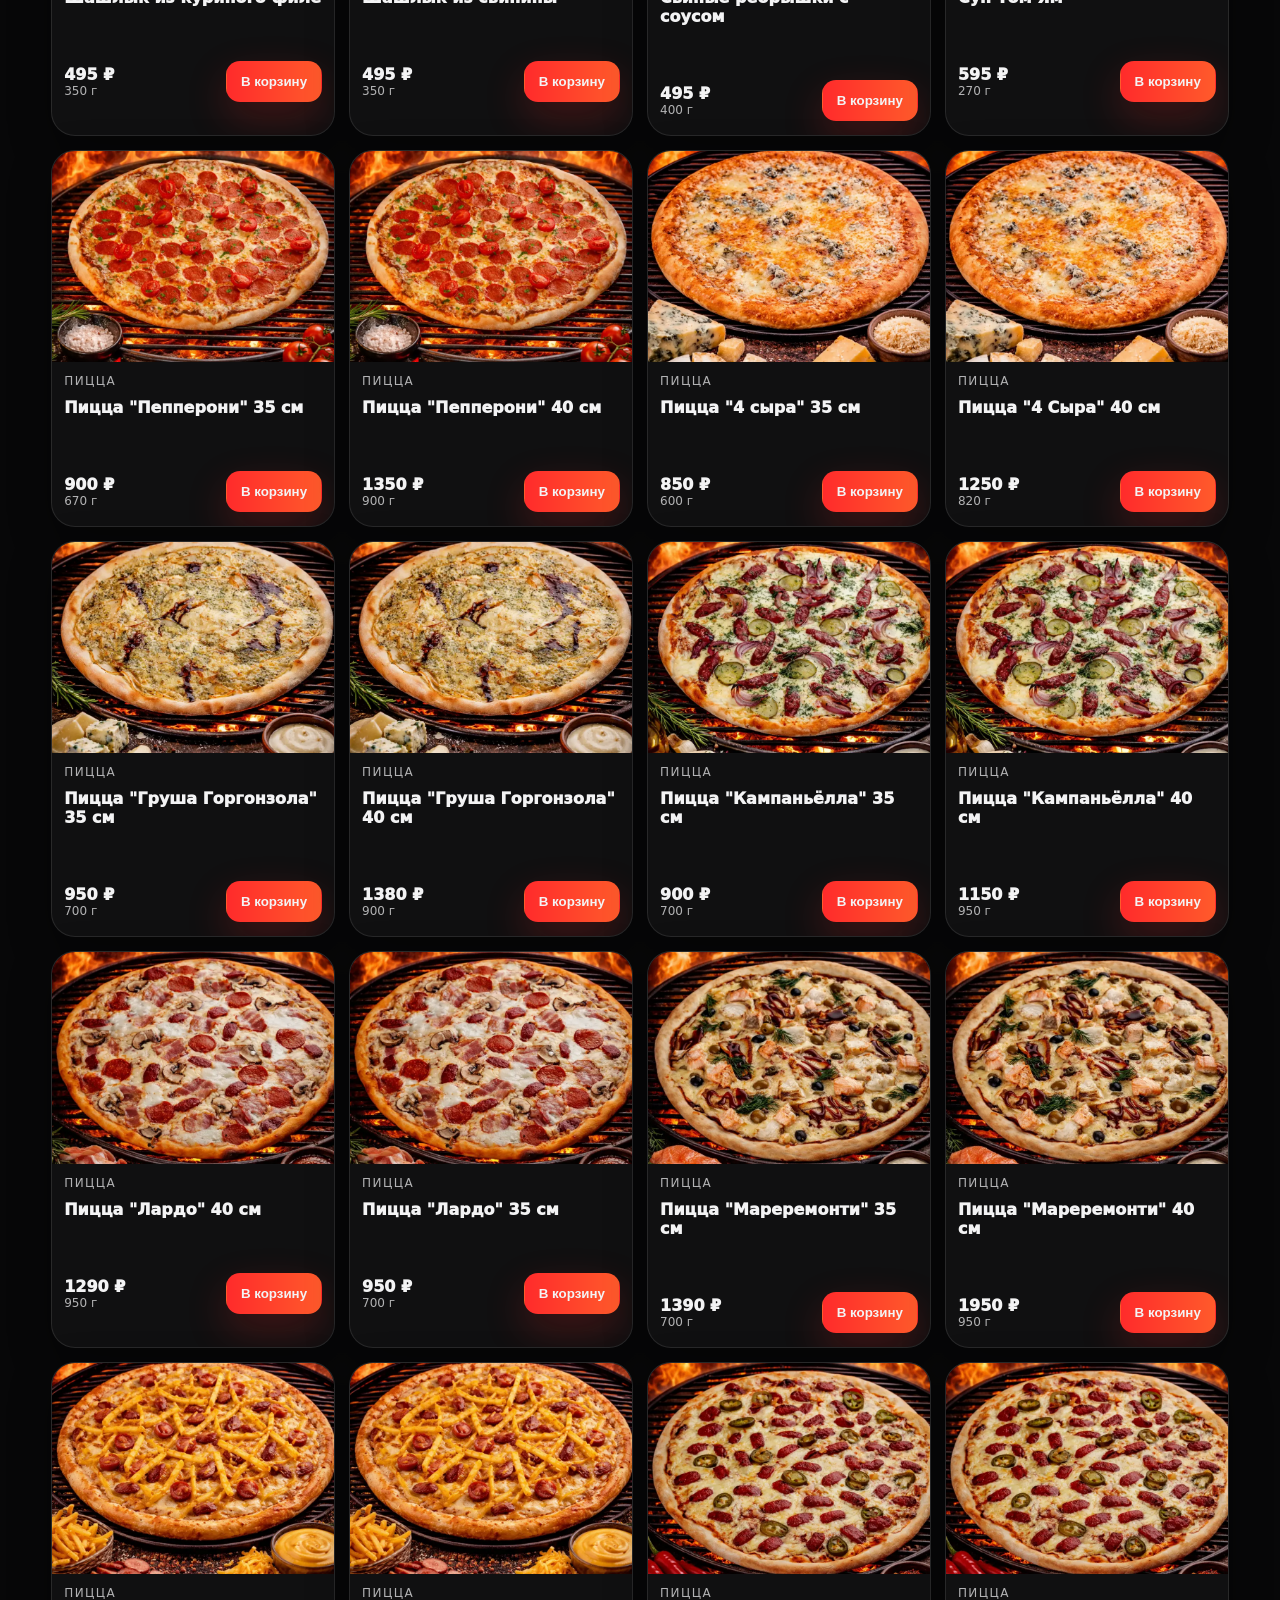
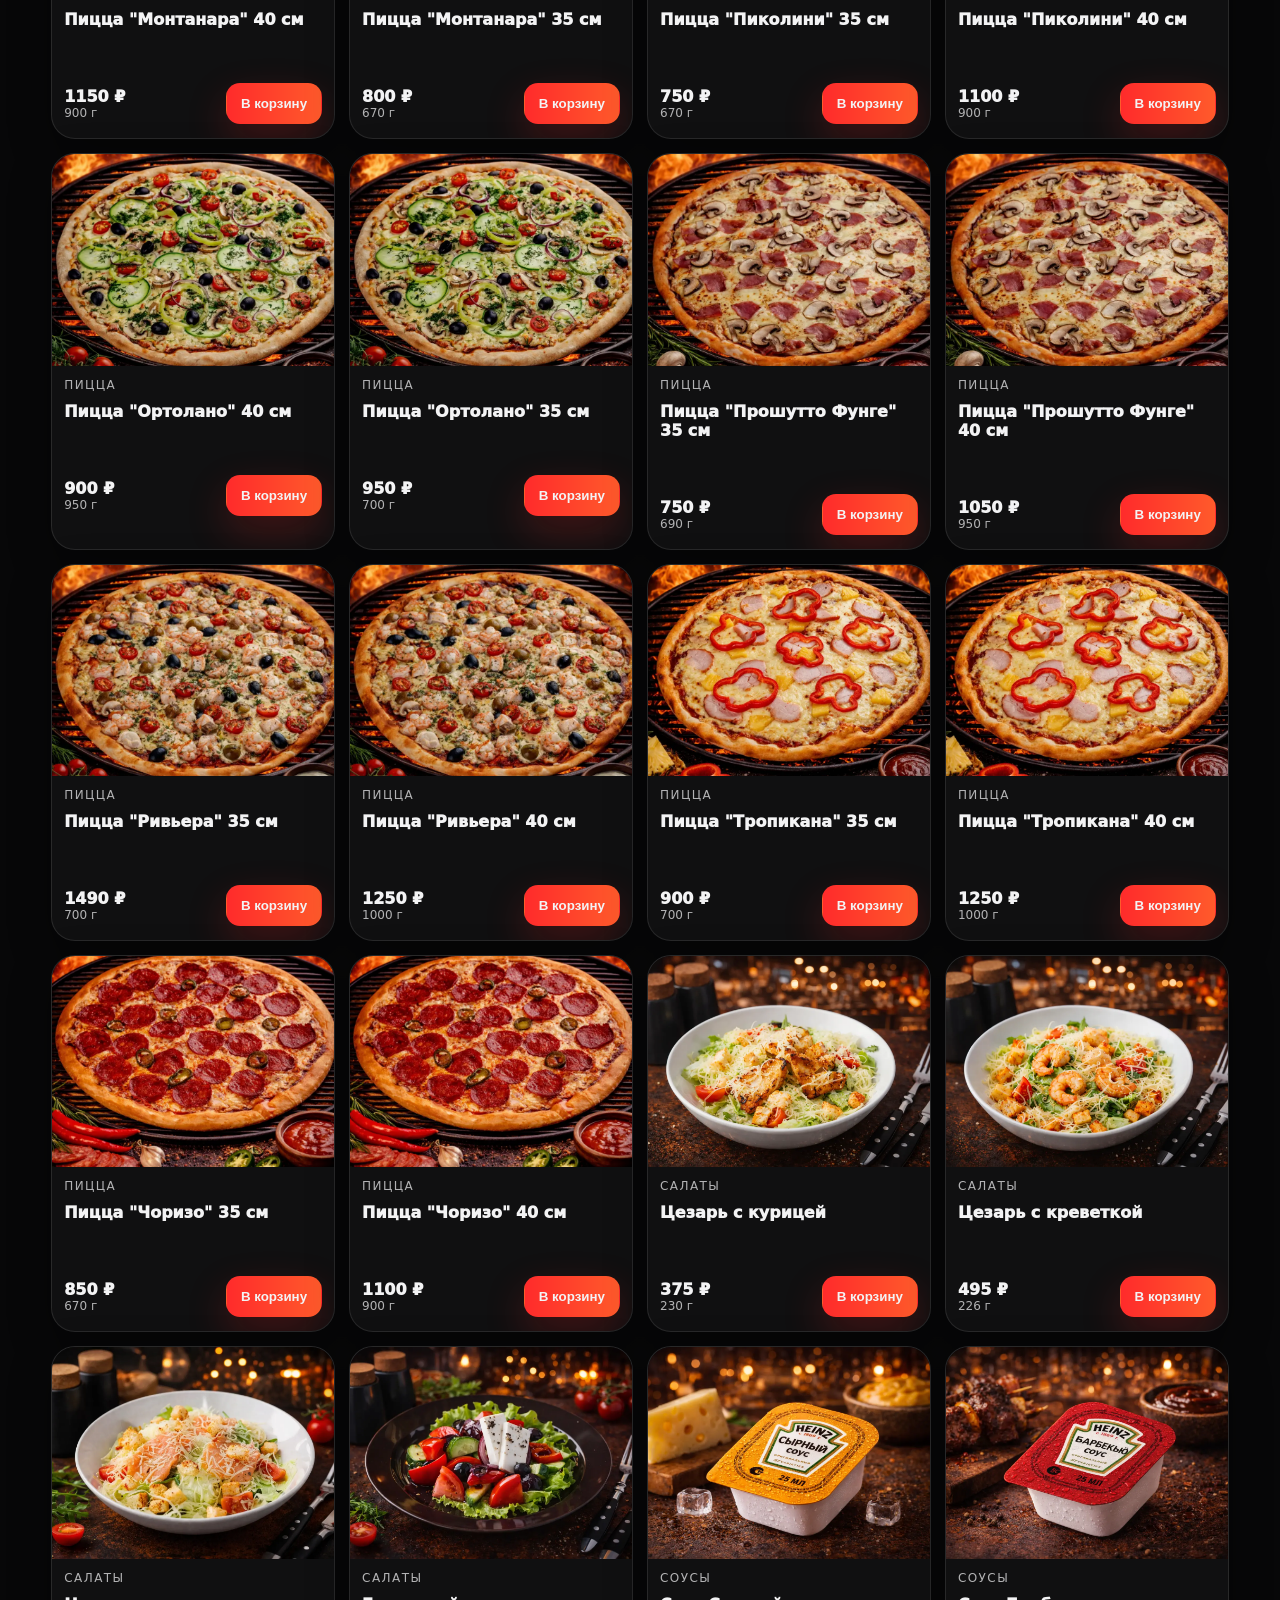
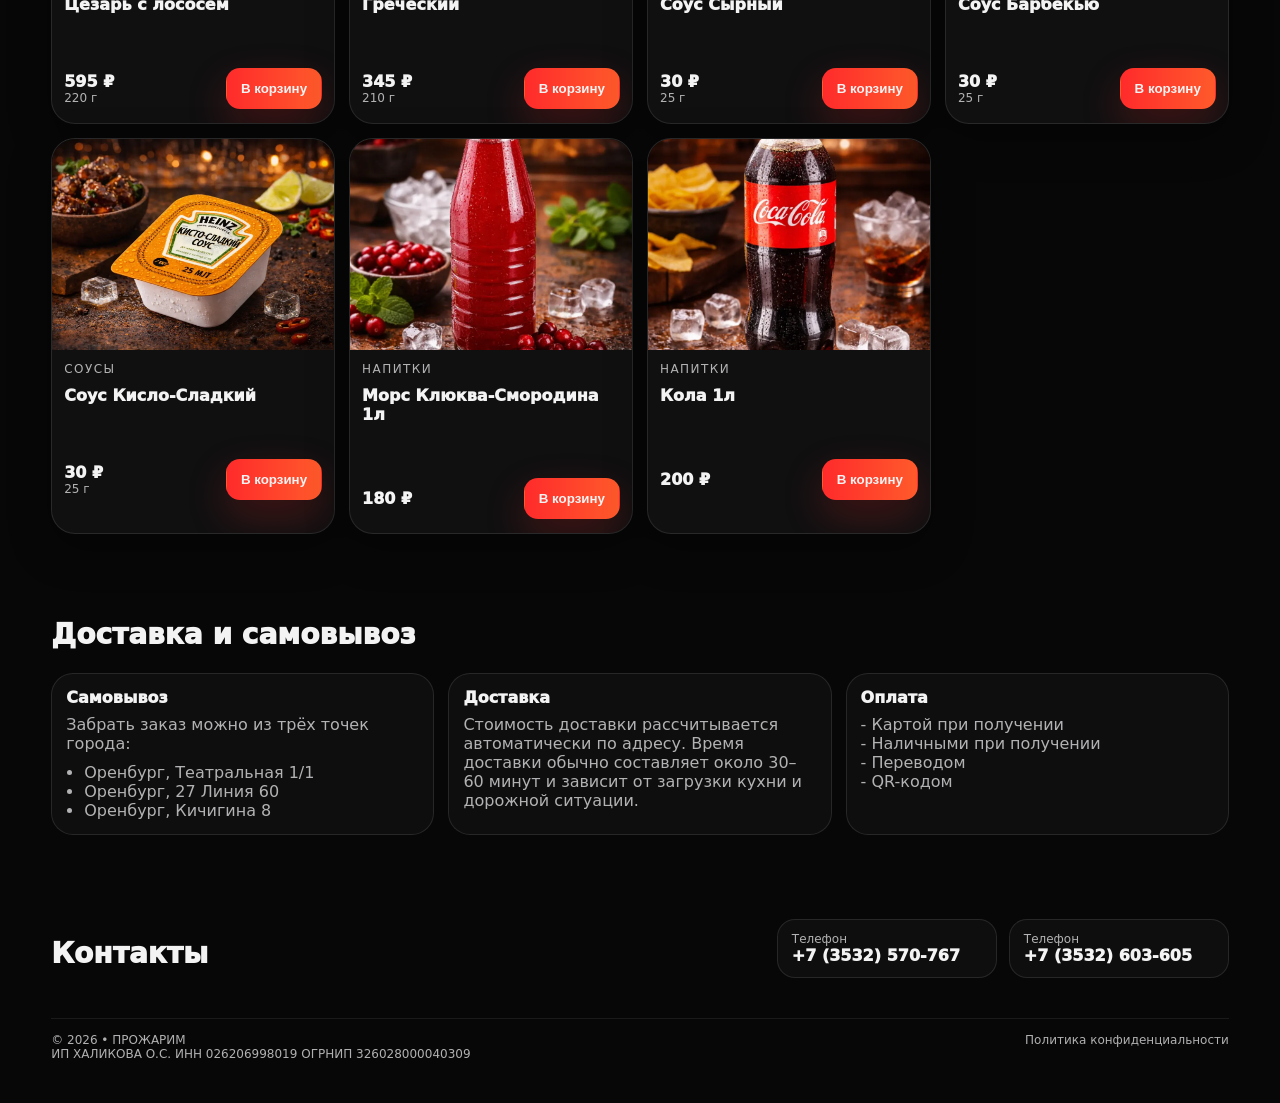
==== commit 88f6b078: "Update index.html" ====
--- a/index.html
+++ b/index.html
@@ -257,10 +257,10 @@
             <!--<svg viewBox="0 0 24 24" aria-hidden="true"><path d="M6 4h12a2 2 0 0 1 2 2v12a2 2 0 0 1-2 2H9.5A5.5 5.5 0 0 1 4 14.5V6a2 2 0 0 1 2-2Zm2.2 4.2v7.6h2.2v-2.3h1.3c2 0 3.4-1.1 3.4-2.8 0-1.7-1.4-2.5-3.4-2.5H8.2Zm2.2 1.8h1c.9 0 1.4.3 1.4 1 0 .7-.5 1.1-1.4 1.1h-1V10Z" fill="currentColor"/></svg>--
             <span>RuStore</span>
           </a>-->
-          <a class="socialBtn" href="assets/app.apk" download aria-label="Скачать APK">
+          <!--<a class="socialBtn" href="assets/app.apk" download aria-label="Скачать APK">
             <svg viewBox="0 0 24 24" aria-hidden="true"><path d="M12 3a1 1 0 0 1 1 1v8.6l2.3-2.3a1 1 0 1 1 1.4 1.4l-4 4a1 1 0 0 1-1.4 0l-4-4a1 1 0 1 1 1.4-1.4L11 12.6V4a1 1 0 0 1 1-1Zm-7 14a1 1 0 0 1 1 1v1h12v-1a1 1 0 1 1 2 0v2a1 1 0 0 1-1 1H5a1 1 0 0 1-1-1v-2a1 1 0 0 1 1-1Z" fill="currentColor"/></svg>
             <span>Приложение на Android (.APK)</span>
-          </a>
+          </a>-->
         </div>
 
         <footer class="footer">
